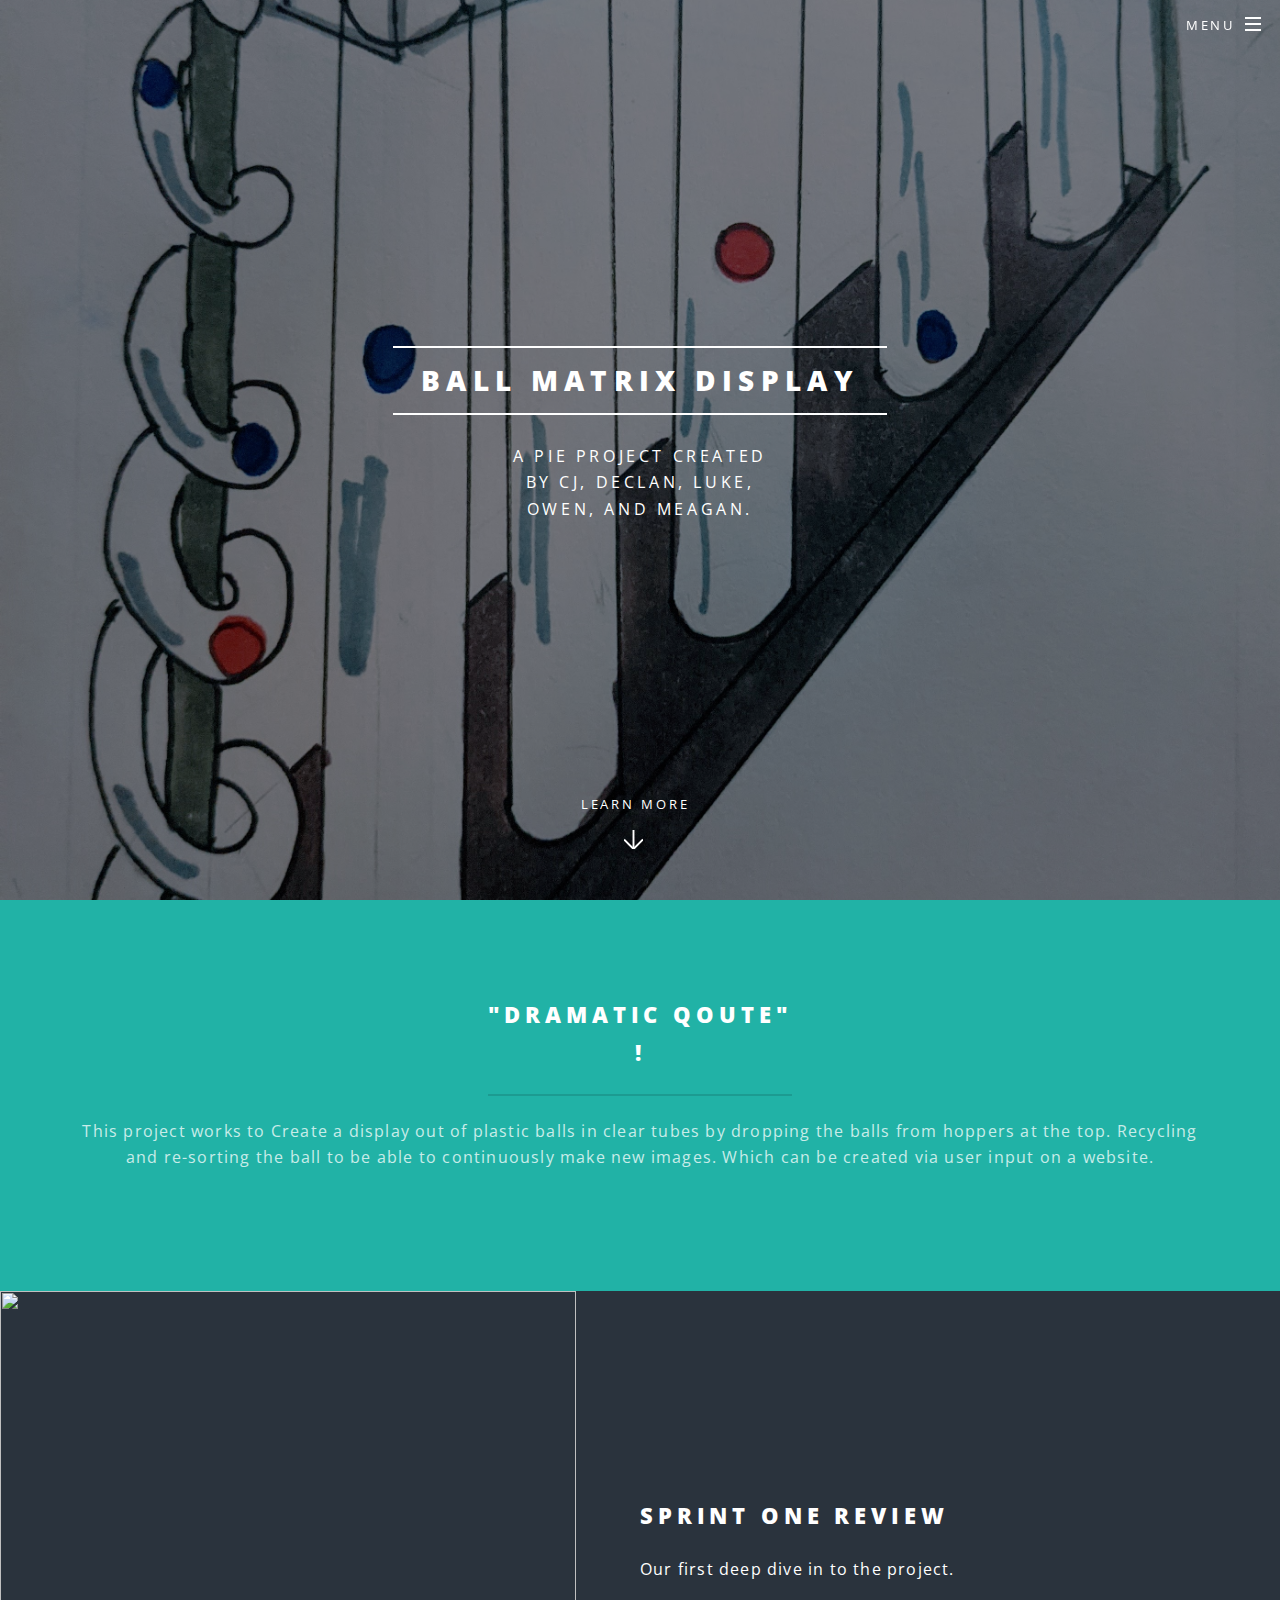
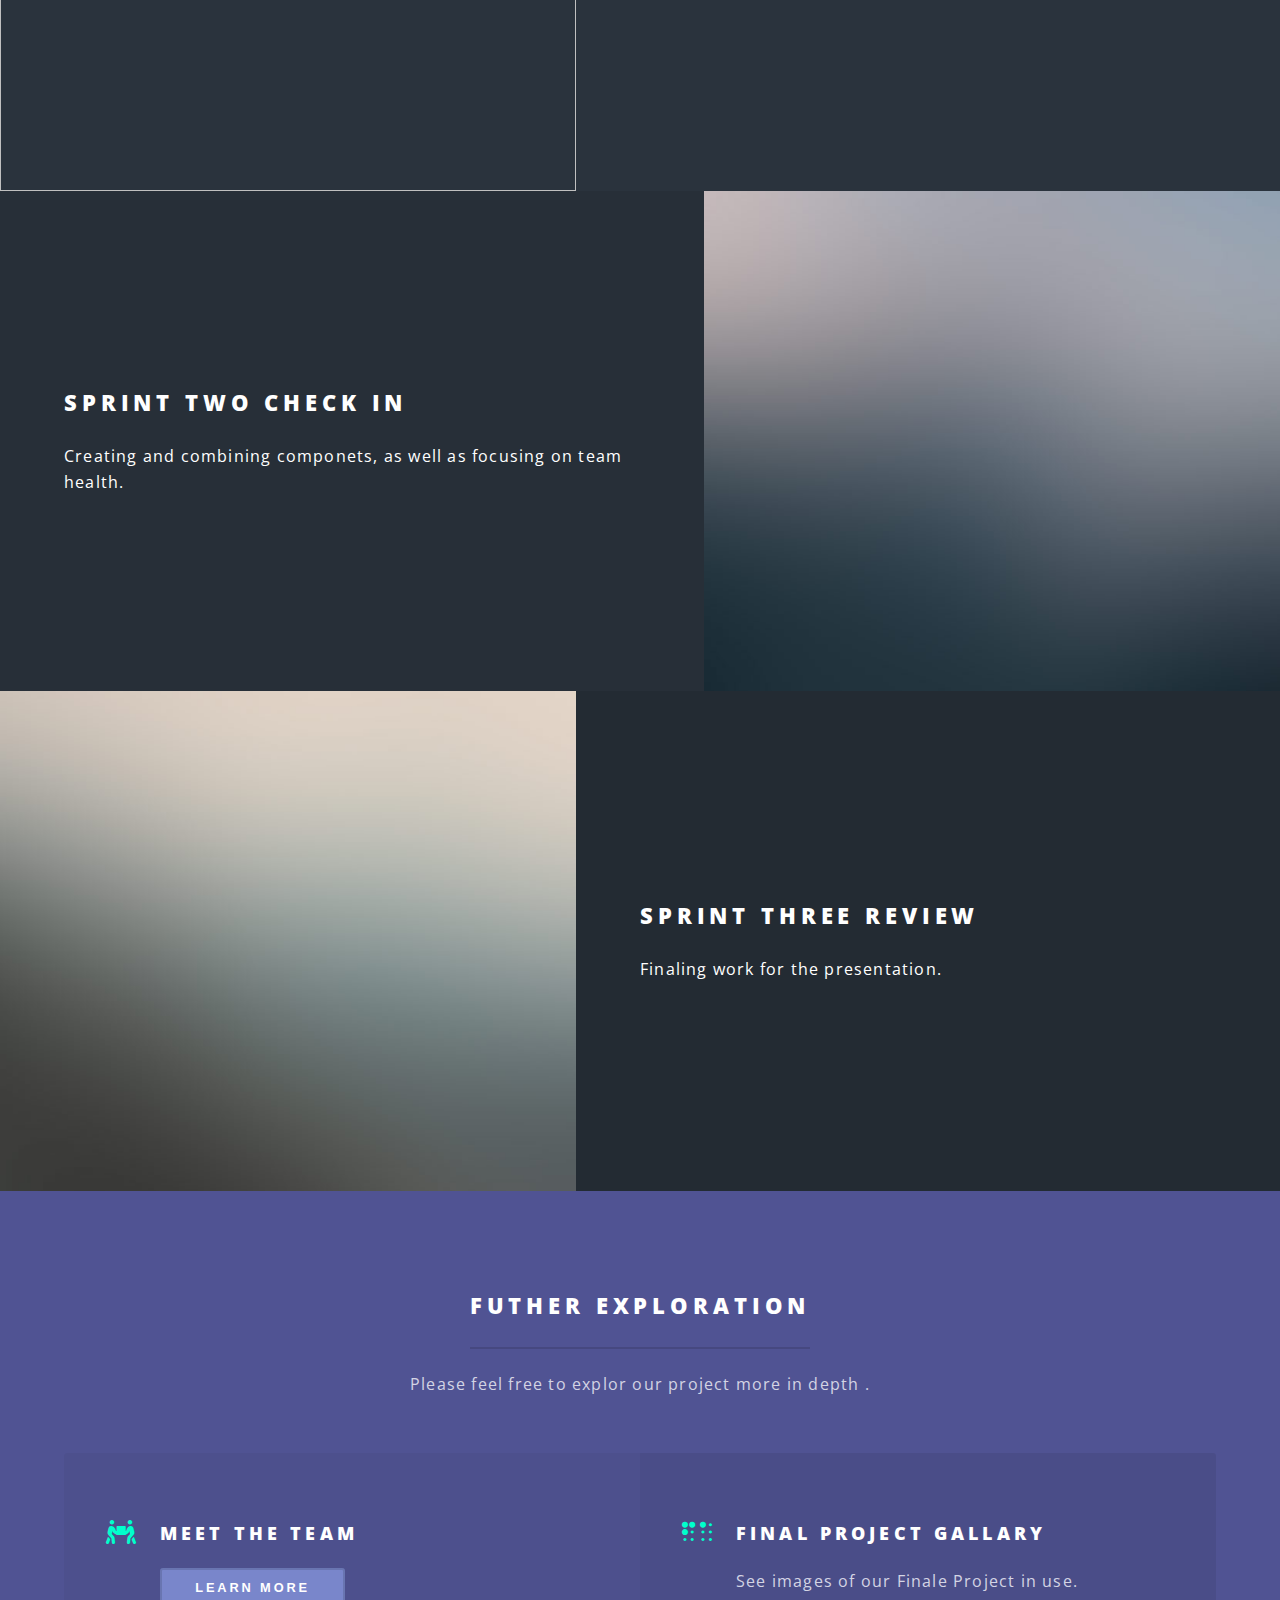
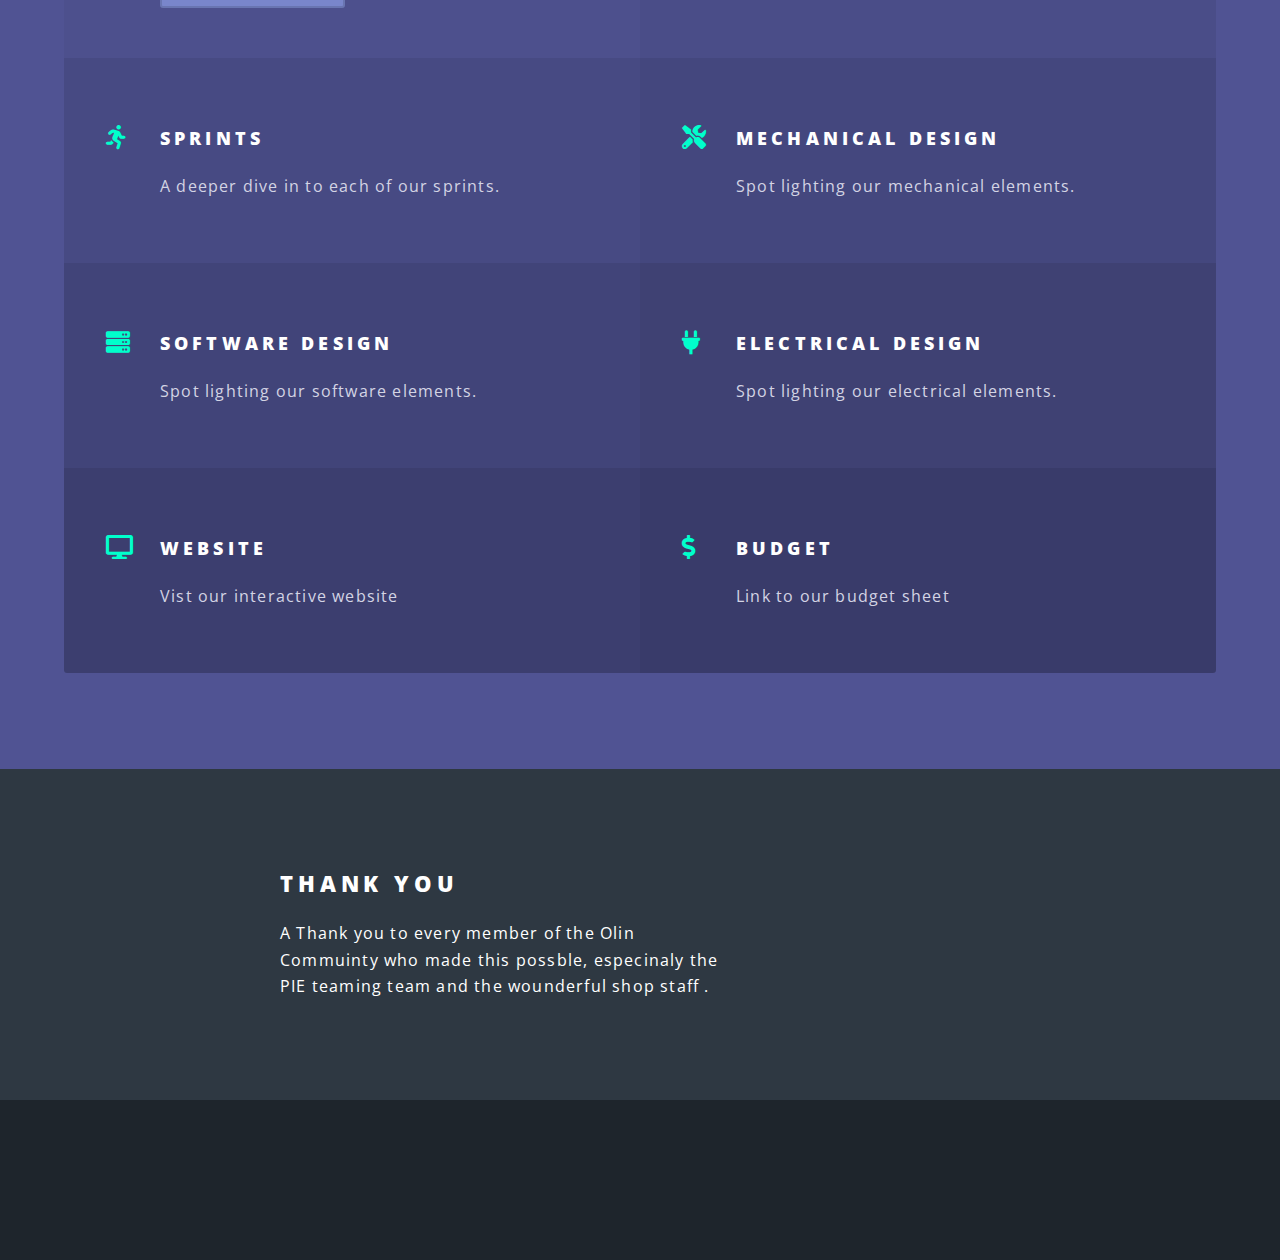
==== Finale Website/index.html @ 20aceade "added finale website" ====
<!DOCTYPE HTML>
<!--
	Spectral by HTML5 UP
	html5up.net | @ajlkn
	Free for personal and commercial use under the CCA 3.0 license (html5up.net/license)
-->
<html>
	<head>
		<title>Spectral by HTML5 UP</title>
		<meta charset="utf-8" />
		<meta name="viewport" content="width=device-width, initial-scale=1, user-scalable=no" />
		<link rel="stylesheet" href="assets/css/main.css" />
		<noscript><link rel="stylesheet" href="assets/css/noscript.css" /></noscript>
	</head>
	<body class="landing is-preload">

		<!-- Page Wrapper -->
			<div id="page-wrapper">

				<!-- Header -->
					<header id="header" class="alt">
						<h1><a href="index.html">Ball Matrix Display</a></h1>
						<nav id="nav">
							<ul>
								<li class="special">
									<a href="#menu" class="menuToggle"><span>Menu</span></a>
									<div id="menu">
										<ul>
											<li><a href="index.html">Home</a></li>
											<li><a href="generic.html">Generic</a></li>
											<li><a href="elements.html">Elements</a></li>
											<li><a href="#">Sign Up</a></li>
											<li><a href="#">Log In</a></li>
										</ul>
									</div>
								</li>
							</ul>
						</nav>
					</header>

				<!-- Banner -->
					<section id="banner">
						<div class="inner">
							<h2>Ball Matrix Display</h2>
							<p>A PIE Project Created<br />
							by CJ, Declan, Luke,<br />
							Owen, and Meagan.</p>
							<!-- ––<ul class="actions special">
								<li><a href="#" class="button primary">Activate</a></li>
							</ul> -->
						</div>
						<a href="#one" class="more scrolly">Learn More</a>
					</section>

				<!-- One -->
					<section id="one" class="wrapper style1 special">
						<div class="inner">
							<header class="major">
								<h2>"Dramatic Qoute"<br />
								!</h2>
								<p>This project works to Create a display out of plastic balls in clear tubes by dropping the balls from hoppers at the top. 
									Recycling and re-sorting the ball to be able to continuously make new images. Which can be created via user input on a website.</p>
							</header>
						<!--	<ul class="icons major">
								<li><span class="icon fa-gem major style1"><span class="label">Lorem</span></span></li>
								<li><span class="icon fa-heart major style2"><span class="label">Ipsum</span></span></li>
								<li><span class="icon solid fa-code major style3"><span class="label">Dolor</span></span></li>
							</ul> -->
						</div>
					</section>

				<!-- Two -->
					<section id="two" class="wrapper alt style2">
						<section class="spotlight">
							<div class="image"><img src="images/sprintoneimg.jpg" alt=""  width = "100" height = "500"/></div><div class="content">
								<h2>Sprint One Review</h2>
								<p>Our first deep dive in to the project.</p>
							</div>
						</section>
						<section class="spotlight">
							<div class="image"><img src="images/pic02.jpg" alt=""  width = "100" height = "500" /></div><div class="content">
								<h2>Sprint Two Check In</h2>
								<p>Creating and combining componets, as well as focusing on team health.</p>
							</div>
						</section>
						<section class="spotlight">
							<div class="image"><img src="images/pic03.jpg" alt="" width = "100" height = "500"/></div><div class="content">
								<h2>Sprint Three Review</h2>
								<p>Finaling work for the presentation.</p>
							</div>
						</section>
					</section>

				<!-- Three -->
					<section id="three" class="wrapper style3 special">
						<div class="inner">
							<header class="major">
								<h2>Futher Exploration</h2>
								<p>Please feel free to explor our project more in depth .</p>
							</header>
							<ul class="features">
								 <li class="icon solid fa-people-carry"> 
									<h3>Meet the Team</h3>
									<a href="teambio.html"><button class=" bg-2">Learn More</button></a>
									<!--p>Team bios and goals.</p>-->
								</li>
								<li class="icon solid fa-braille">
									<h3>Final Project Gallary</h3>
									<p>See images of our Finale Project in use.</p>
								</li>
								<li class="icon solid fa-running">
									<h3>Sprints</h3>
									<p>A deeper dive in to each of our sprints.</p>
								</li>
								<li class="icon solid fa-tools">
									<h3>Mechanical Design</h3>
									<p>Spot lighting our mechanical elements.</p>
								</li>
								<li class="icon solid fa-server"> 
									<h3>Software Design</h3>
									<p>Spot lighting our software elements.</p>
								</li>
								<li class="icon solid fa-plug">
									<h3>Electrical Design</h3>
									<p>Spot lighting our electrical elements.</p>
								</li>
								<li class="icon solid fa-desktop">
									<h3>website</h3>
									<p>Vist our interactive website</p>
								</li>
								<li class="icon solid fa-dollar-sign">
									<h3>Budget</h3>
									<p>Link to our budget sheet</p>
								</li>
							</ul>
						</div>
					</section>

				<!-- CTA -->
					<section id="cta" class="wrapper style4">
						<div class="inner">
							<header>
								<h2>Thank you</h2>
								<p>A Thank you to every member of the Olin Commuinty who made this possble, especinaly the PIE teaming team and the wounderful shop staff .</p>
							</header>
							<!--ul class="actions stacked">
								<li><a href="#" class="button fit primary">Activate</a></li>
								<li><a href="#" class="button fit">Learn More</a></li>
							</ul>-->
						</div>
					</section>

				<!-- Footer -->
					<footer id="footer">
						<!--ul class="icons">
							<li><a href="#" class="icon brands fa-twitter"><span class="label">Twitter</span></a></li>
							<li><a href="#" class="icon brands fa-facebook-f"><span class="label">Facebook</span></a></li>
							<li><a href="#" class="icon brands fa-instagram"><span class="label">Instagram</span></a></li>
							<li><a href="#" class="icon brands fa-dribbble"><span class="label">Dribbble</span></a></li>
							<li><a href="#" class="icon solid fa-envelope"><span class="label">Email</span></a></li>
						</ul> -->
						<!--<ul class="copyright">
							<li>&copy; Untitled</li><li>Design: <a href="http://html5up.net">HTML5 UP</a></li>
						</ul>-->
					</footer>

			</div>

		<!-- Scripts -->
			<script src="assets/js/jquery.min.js"></script>
			<script src="assets/js/jquery.scrollex.min.js"></script>
			<script src="assets/js/jquery.scrolly.min.js"></script>
			<script src="assets/js/browser.min.js"></script>
			<script src="assets/js/breakpoints.min.js"></script>
			<script src="assets/js/util.js"></script>
			<script src="assets/js/main.js"></script>

	</body>
</html>
---- Finale Website/assets/css/main.css ----
@import url(fontawesome-all.min.css);
@import url("https://fonts.googleapis.com/css?family=Open+Sans:400,400italic,600,600italic,800,800italic");

/*
	Spectral by HTML5 UP
	html5up.net | @ajlkn
	Free for personal and commercial use under the CCA 3.0 license (html5up.net/license)
*/

html, body, div, span, applet, object,
iframe, h1, h2, h3, h4, h5, h6, p, blockquote,
pre, a, abbr, acronym, address, big, cite,
code, del, dfn, em, img, ins, kbd, q, s, samp,
small, strike, strong, sub, sup, tt, var, b,
u, i, center, dl, dt, dd, ol, ul, li, fieldset,
form, label, legend, table, caption, tbody,
tfoot, thead, tr, th, td, article, aside,
canvas, details, embed, figure, figcaption,
footer, header, hgroup, menu, nav, output, ruby,
section, summary, time, mark, audio, video {
	margin: 0;
	padding: 0;
	border: 0;
	font-size: 100%;
	font: inherit;
	vertical-align: baseline;}

article, aside, details, figcaption, figure,
footer, header, hgroup, menu, nav, section {
	display: block;}

.button--winona {
		overflow: hidden;
		padding: 0;
		-webkit-transition: border-color 0.3s, background-color 0.3s;
		transition: border-color 0.3s, background-color 0.3s;
		-webkit-transition-timing-function: cubic-bezier(0.2, 1, 0.3, 1);
		transition-timing-function: cubic-bezier(0.2, 1, 0.3, 1);
}
.button--winona::after {
		content: attr(data-text);
		position: absolute;
		width: 100%;
		height: 100%;
		top: 0;
		left: 0;
		opacity: 0;
		color: #3f51b5;
		-webkit-transform: translate3d(0, 25%, 0);
		transform: translate3d(0, 25%, 0);
}
.button--winona > span {
		display: block;
}
.button--winona.button--inverted {
		color: #7986cb;
}
.button--winona.button--inverted:after {
		color: #fff;
}
.button--winona::after,
.button--winona > span {
		padding: 1em 2em;
		-webkit-transition: -webkit-transform 0.3s, opacity 0.3s;
		transition: transform 0.3s, opacity 0.3s;
		-webkit-transition-timing-function: cubic-bezier(0.2, 1, 0.3, 1);
		transition-timing-function: cubic-bezier(0.2, 1, 0.3, 1);
}
.button--winona:hover {
		border-color: #3f51b5;
		background-color: rgba(63, 81, 181, 0.1);
}
.button--winona.button--inverted:hover {
		border-color: #21333C;
		background-color: #21333C;
}
.button--winona:hover::after {
		opacity: 1;
		-webkit-transform: translate3d(0, 0, 0);
		transform: translate3d(0, 0, 0);
}
.button--winona:hover > span {
		opacity: 0;
		-webkit-transform: translate3d(0, -25%, 0);
		transform: translate3d(0, -25%, 0);
}
.bg-2 {
		background: #7986cb;
		color: #ECEFF1;
	}
body {
	line-height: 1;
}

ol, ul {
	list-style: none;
}

blockquote, q {
	quotes: none;
}

	blockquote:before, blockquote:after, q:before, q:after {
		content: '';
		content: none;
	}

table {
	border-collapse: collapse;
	border-spacing: 0;
}

body {
	-webkit-text-size-adjust: none;
}

mark {
	background-color: transparent;
	color: inherit;
}

input::-moz-focus-inner {
	border: 0;
	padding: 0;
}

input, select, textarea {
	-moz-appearance: none;
	-webkit-appearance: none;
	-ms-appearance: none;
	appearance: none;
}

/* Basic */

	@-ms-viewport {
		width: device-width;
	}

	html {
		box-sizing: border-box;
	}

	*, *:before, *:after {
		box-sizing: inherit;
	}

	body {
		background: #2e3842;
	}

		body.is-preload *, body.is-preload *:before, body.is-preload *:after {
			-moz-animation: none !important;
			-webkit-animation: none !important;
			-ms-animation: none !important;
			animation: none !important;
			-moz-transition: none !important;
			-webkit-transition: none !important;
			-ms-transition: none !important;
			transition: none !important;
		}

	body, input, select, textarea {
		color: #fff;
		font-family: "Open Sans", Helvetica, sans-serif;
		font-size: 15pt;
		font-weight: 400;
		letter-spacing: 0.075em;
		line-height: 1.65em;
	}

		@media screen and (max-width: 1680px) {

			body, input, select, textarea {
				font-size: 13pt;
			}

		}

		@media screen and (max-width: 1280px) {

			body, input, select, textarea {
				font-size: 12pt;
			}

		}

		@media screen and (max-width: 736px) {

			body, input, select, textarea {
				font-size: 11pt;
				letter-spacing: 0.0375em;
			}

		}

	a {
		-moz-transition: color 0.2s ease, border-bottom-color 0.2s ease;
		-webkit-transition: color 0.2s ease, border-bottom-color 0.2s ease;
		-ms-transition: color 0.2s ease, border-bottom-color 0.2s ease;
		transition: color 0.2s ease, border-bottom-color 0.2s ease;
		border-bottom: dotted 1px;
		color: inherit;
		text-decoration: none;
	}

		a:hover {
			border-bottom-color: transparent;
		}

	strong, b {
		color: #fff;
		font-weight: 600;
	}

	em, i {
		font-style: italic;
	}

	p {
		margin: 0 0 2em 0;
	}

	h1, h2, h3, h4, h5, h6 {
		color: #fff;
		font-weight: 800;
		letter-spacing: 0.225em;
		line-height: 1em;
		margin: 0 0 1em 0;
		text-transform: uppercase;
	}

		h1 a, h2 a, h3 a, h4 a, h5 a, h6 a {
			color: inherit;
			text-decoration: none;
		}

	h2 {
		font-size: 1.35em;
		line-height: 1.75em;
	}

		@media screen and (max-width: 736px) {

			h2 {
				font-size: 1.1em;
				line-height: 1.65em;
			}

		}

	h3 {
		font-size: 1.15em;
		line-height: 1.75em;
	}

		@media screen and (max-width: 736px) {

			h3 {
				font-size: 1em;
				line-height: 1.65em;
			}

		}

	h4 {
		font-size: 1em;
		line-height: 1.5em;
	}

	h5 {
		font-size: 0.8em;
		line-height: 1.5em;
	}

	h6 {
		font-size: 0.7em;
		line-height: 1.5em;
	}

	sub {
		font-size: 0.8em;
		position: relative;
		top: 0.5em;
	}

	sup {
		font-size: 0.8em;
		position: relative;
		top: -0.5em;
	}

	hr {
		border: 0;
		border-bottom: solid 2px #fff;
		margin: 3em 0;
	}

		hr.major {
			margin: 4.5em 0;
		}

	blockquote {
		border-left: solid 4px #fff;
		font-style: italic;
		margin: 0 0 2em 0;
		padding: 0.5em 0 0.5em 2em;
	}

	code {
		background: rgba(144, 144, 144, 0.25);
		border-radius: 3px;
		font-family: "Courier New", monospace;
		font-size: 0.9em;
		letter-spacing: 0;
		margin: 0 0.25em;
		padding: 0.25em 0.65em;
	}

	pre {
		-webkit-overflow-scrolling: touch;
		font-family: "Courier New", monospace;
		font-size: 0.9em;
		margin: 0 0 2em 0;
	}

		pre code {
			display: block;
			line-height: 1.75em;
			padding: 1em 1.5em;
			overflow-x: auto;
		}

	.align-left {
		text-align: left;
	}

	.align-center {
		text-align: center;
	}

	.align-right {
		text-align: right;
	}

/* Row */

	.row {
		display: flex;
		flex-wrap: wrap;
		box-sizing: border-box;
		align-items: stretch;
	}

		.row > * {
			box-sizing: border-box;
		}

		.row.gtr-uniform > * > :last-child {
			margin-bottom: 0;
		}

		.row.aln-left {
			justify-content: flex-start;
		}

		.row.aln-center {
			justify-content: center;
		}

		.row.aln-right {
			justify-content: flex-end;
		}

		.row.aln-top {
			align-items: flex-start;
		}

		.row.aln-middle {
			align-items: center;
		}

		.row.aln-bottom {
			align-items: flex-end;
		}

		.row > .imp {
			order: -1;
		}

		.row > .col-1 {
			width: 8.33333%;
		}

		.row > .off-1 {
			margin-left: 8.33333%;
		}

		.row > .col-2 {
			width: 16.66667%;
		}

		.row > .off-2 {
			margin-left: 16.66667%;
		}

		.row > .col-3 {
			width: 25%;
		}

		.row > .off-3 {
			margin-left: 25%;
		}

		.row > .col-4 {
			width: 33.33333%;
		}

		.row > .off-4 {
			margin-left: 33.33333%;
		}

		.row > .col-5 {
			width: 41.66667%;
		}

		.row > .off-5 {
			margin-left: 41.66667%;
		}

		.row > .col-6 {
			width: 50%;
		}

		.row > .off-6 {
			margin-left: 50%;
		}

		.row > .col-7 {
			width: 58.33333%;
		}

		.row > .off-7 {
			margin-left: 58.33333%;
		}

		.row > .col-8 {
			width: 66.66667%;
		}

		.row > .off-8 {
			margin-left: 66.66667%;
		}

		.row > .col-9 {
			width: 75%;
		}

		.row > .off-9 {
			margin-left: 75%;
		}

		.row > .col-10 {
			width: 83.33333%;
		}

		.row > .off-10 {
			margin-left: 83.33333%;
		}

		.row > .col-11 {
			width: 91.66667%;
		}

		.row > .off-11 {
			margin-left: 91.66667%;
		}

		.row > .col-12 {
			width: 100%;
		}

		.row > .off-12 {
			margin-left: 100%;
		}

		.row.gtr-0 {
			margin-top: 0;
			margin-left: 0em;
		}

			.row.gtr-0 > * {
				padding: 0 0 0 0em;
			}

			.row.gtr-0.gtr-uniform {
				margin-top: 0em;
			}

				.row.gtr-0.gtr-uniform > * {
					padding-top: 0em;
				}

		.row.gtr-25 {
			margin-top: 0;
			margin-left: -0.375em;
		}

			.row.gtr-25 > * {
				padding: 0 0 0 0.375em;
			}

			.row.gtr-25.gtr-uniform {
				margin-top: -0.375em;
			}

				.row.gtr-25.gtr-uniform > * {
					padding-top: 0.375em;
				}

		.row.gtr-50 {
			margin-top: 0;
			margin-left: -0.75em;
		}

			.row.gtr-50 > * {
				padding: 0 0 0 0.75em;
			}

			.row.gtr-50.gtr-uniform {
				margin-top: -0.75em;
			}

				.row.gtr-50.gtr-uniform > * {
					padding-top: 0.75em;
				}

		.row {
			margin-top: 0;
			margin-left: -1.5em;
		}

			.row > * {
				padding: 0 0 0 1.5em;
			}

			.row.gtr-uniform {
				margin-top: -1.5em;
			}

				.row.gtr-uniform > * {
					padding-top: 1.5em;
				}

		.row.gtr-150 {
			margin-top: 0;
			margin-left: -2.25em;
		}

			.row.gtr-150 > * {
				padding: 0 0 0 2.25em;
			}

			.row.gtr-150.gtr-uniform {
				margin-top: -2.25em;
			}

				.row.gtr-150.gtr-uniform > * {
					padding-top: 2.25em;
				}

		.row.gtr-200 {
			margin-top: 0;
			margin-left: -3em;
		}

			.row.gtr-200 > * {
				padding: 0 0 0 3em;
			}

			.row.gtr-200.gtr-uniform {
				margin-top: -3em;
			}

				.row.gtr-200.gtr-uniform > * {
					padding-top: 3em;
				}

		@media screen and (max-width: 1680px) {

			.row {
				display: flex;
				flex-wrap: wrap;
				box-sizing: border-box;
				align-items: stretch;
			}

				.row > * {
					box-sizing: border-box;
				}

				.row.gtr-uniform > * > :last-child {
					margin-bottom: 0;
				}

				.row.aln-left {
					justify-content: flex-start;
				}

				.row.aln-center {
					justify-content: center;
				}

				.row.aln-right {
					justify-content: flex-end;
				}

				.row.aln-top {
					align-items: flex-start;
				}

				.row.aln-middle {
					align-items: center;
				}

				.row.aln-bottom {
					align-items: flex-end;
				}

				.row > .imp-xlarge {
					order: -1;
				}

				.row > .col-1-xlarge {
					width: 8.33333%;
				}

				.row > .off-1-xlarge {
					margin-left: 8.33333%;
				}

				.row > .col-2-xlarge {
					width: 16.66667%;
				}

				.row > .off-2-xlarge {
					margin-left: 16.66667%;
				}

				.row > .col-3-xlarge {
					width: 25%;
				}

				.row > .off-3-xlarge {
					margin-left: 25%;
				}

				.row > .col-4-xlarge {
					width: 33.33333%;
				}

				.row > .off-4-xlarge {
					margin-left: 33.33333%;
				}

				.row > .col-5-xlarge {
					width: 41.66667%;
				}

				.row > .off-5-xlarge {
					margin-left: 41.66667%;
				}

				.row > .col-6-xlarge {
					width: 50%;
				}

				.row > .off-6-xlarge {
					margin-left: 50%;
				}

				.row > .col-7-xlarge {
					width: 58.33333%;
				}

				.row > .off-7-xlarge {
					margin-left: 58.33333%;
				}

				.row > .col-8-xlarge {
					width: 66.66667%;
				}

				.row > .off-8-xlarge {
					margin-left: 66.66667%;
				}

				.row > .col-9-xlarge {
					width: 75%;
				}

				.row > .off-9-xlarge {
					margin-left: 75%;
				}

				.row > .col-10-xlarge {
					width: 83.33333%;
				}

				.row > .off-10-xlarge {
					margin-left: 83.33333%;
				}

				.row > .col-11-xlarge {
					width: 91.66667%;
				}

				.row > .off-11-xlarge {
					margin-left: 91.66667%;
				}

				.row > .col-12-xlarge {
					width: 100%;
				}

				.row > .off-12-xlarge {
					margin-left: 100%;
				}

				.row.gtr-0 {
					margin-top: 0;
					margin-left: 0em;
				}

					.row.gtr-0 > * {
						padding: 0 0 0 0em;
					}

					.row.gtr-0.gtr-uniform {
						margin-top: 0em;
					}

						.row.gtr-0.gtr-uniform > * {
							padding-top: 0em;
						}

				.row.gtr-25 {
					margin-top: 0;
					margin-left: -0.375em;
				}

					.row.gtr-25 > * {
						padding: 0 0 0 0.375em;
					}

					.row.gtr-25.gtr-uniform {
						margin-top: -0.375em;
					}

						.row.gtr-25.gtr-uniform > * {
							padding-top: 0.375em;
						}

				.row.gtr-50 {
					margin-top: 0;
					margin-left: -0.75em;
				}

					.row.gtr-50 > * {
						padding: 0 0 0 0.75em;
					}

					.row.gtr-50.gtr-uniform {
						margin-top: -0.75em;
					}

						.row.gtr-50.gtr-uniform > * {
							padding-top: 0.75em;
						}

				.row {
					margin-top: 0;
					margin-left: -1.5em;
				}

					.row > * {
						padding: 0 0 0 1.5em;
					}

					.row.gtr-uniform {
						margin-top: -1.5em;
					}

						.row.gtr-uniform > * {
							padding-top: 1.5em;
						}

				.row.gtr-150 {
					margin-top: 0;
					margin-left: -2.25em;
				}

					.row.gtr-150 > * {
						padding: 0 0 0 2.25em;
					}

					.row.gtr-150.gtr-uniform {
						margin-top: -2.25em;
					}

						.row.gtr-150.gtr-uniform > * {
							padding-top: 2.25em;
						}

				.row.gtr-200 {
					margin-top: 0;
					margin-left: -3em;
				}

					.row.gtr-200 > * {
						padding: 0 0 0 3em;
					}

					.row.gtr-200.gtr-uniform {
						margin-top: -3em;
					}

						.row.gtr-200.gtr-uniform > * {
							padding-top: 3em;
						}

		}

		@media screen and (max-width: 1280px) {

			.row {
				display: flex;
				flex-wrap: wrap;
				box-sizing: border-box;
				align-items: stretch;
			}

				.row > * {
					box-sizing: border-box;
				}

				.row.gtr-uniform > * > :last-child {
					margin-bottom: 0;
				}

				.row.aln-left {
					justify-content: flex-start;
				}

				.row.aln-center {
					justify-content: center;
				}

				.row.aln-right {
					justify-content: flex-end;
				}

				.row.aln-top {
					align-items: flex-start;
				}

				.row.aln-middle {
					align-items: center;
				}

				.row.aln-bottom {
					align-items: flex-end;
				}

				.row > .imp-large {
					order: -1;
				}

				.row > .col-1-large {
					width: 8.33333%;
				}

				.row > .off-1-large {
					margin-left: 8.33333%;
				}

				.row > .col-2-large {
					width: 16.66667%;
				}

				.row > .off-2-large {
					margin-left: 16.66667%;
				}

				.row > .col-3-large {
					width: 25%;
				}

				.row > .off-3-large {
					margin-left: 25%;
				}

				.row > .col-4-large {
					width: 33.33333%;
				}

				.row > .off-4-large {
					margin-left: 33.33333%;
				}

				.row > .col-5-large {
					width: 41.66667%;
				}

				.row > .off-5-large {
					margin-left: 41.66667%;
				}

				.row > .col-6-large {
					width: 50%;
				}

				.row > .off-6-large {
					margin-left: 50%;
				}

				.row > .col-7-large {
					width: 58.33333%;
				}

				.row > .off-7-large {
					margin-left: 58.33333%;
				}

				.row > .col-8-large {
					width: 66.66667%;
				}

				.row > .off-8-large {
					margin-left: 66.66667%;
				}

				.row > .col-9-large {
					width: 75%;
				}

				.row > .off-9-large {
					margin-left: 75%;
				}

				.row > .col-10-large {
					width: 83.33333%;
				}

				.row > .off-10-large {
					margin-left: 83.33333%;
				}

				.row > .col-11-large {
					width: 91.66667%;
				}

				.row > .off-11-large {
					margin-left: 91.66667%;
				}

				.row > .col-12-large {
					width: 100%;
				}

				.row > .off-12-large {
					margin-left: 100%;
				}

				.row.gtr-0 {
					margin-top: 0;
					margin-left: 0em;
				}

					.row.gtr-0 > * {
						padding: 0 0 0 0em;
					}

					.row.gtr-0.gtr-uniform {
						margin-top: 0em;
					}

						.row.gtr-0.gtr-uniform > * {
							padding-top: 0em;
						}

				.row.gtr-25 {
					margin-top: 0;
					margin-left: -0.375em;
				}

					.row.gtr-25 > * {
						padding: 0 0 0 0.375em;
					}

					.row.gtr-25.gtr-uniform {
						margin-top: -0.375em;
					}

						.row.gtr-25.gtr-uniform > * {
							padding-top: 0.375em;
						}

				.row.gtr-50 {
					margin-top: 0;
					margin-left: -0.75em;
				}

					.row.gtr-50 > * {
						padding: 0 0 0 0.75em;
					}

					.row.gtr-50.gtr-uniform {
						margin-top: -0.75em;
					}

						.row.gtr-50.gtr-uniform > * {
							padding-top: 0.75em;
						}

				.row {
					margin-top: 0;
					margin-left: -1.5em;
				}

					.row > * {
						padding: 0 0 0 1.5em;
					}

					.row.gtr-uniform {
						margin-top: -1.5em;
					}

						.row.gtr-uniform > * {
							padding-top: 1.5em;
						}

				.row.gtr-150 {
					margin-top: 0;
					margin-left: -2.25em;
				}

					.row.gtr-150 > * {
						padding: 0 0 0 2.25em;
					}

					.row.gtr-150.gtr-uniform {
						margin-top: -2.25em;
					}

						.row.gtr-150.gtr-uniform > * {
							padding-top: 2.25em;
						}

				.row.gtr-200 {
					margin-top: 0;
					margin-left: -3em;
				}

					.row.gtr-200 > * {
						padding: 0 0 0 3em;
					}

					.row.gtr-200.gtr-uniform {
						margin-top: -3em;
					}

						.row.gtr-200.gtr-uniform > * {
							padding-top: 3em;
						}

		}

		@media screen and (max-width: 980px) {

			.row {
				display: flex;
				flex-wrap: wrap;
				box-sizing: border-box;
				align-items: stretch;
			}

				.row > * {
					box-sizing: border-box;
				}

				.row.gtr-uniform > * > :last-child {
					margin-bottom: 0;
				}

				.row.aln-left {
					justify-content: flex-start;
				}

				.row.aln-center {
					justify-content: center;
				}

				.row.aln-right {
					justify-content: flex-end;
				}

				.row.aln-top {
					align-items: flex-start;
				}

				.row.aln-middle {
					align-items: center;
				}

				.row.aln-bottom {
					align-items: flex-end;
				}

				.row > .imp-medium {
					order: -1;
				}

				.row > .col-1-medium {
					width: 8.33333%;
				}

				.row > .off-1-medium {
					margin-left: 8.33333%;
				}

				.row > .col-2-medium {
					width: 16.66667%;
				}

				.row > .off-2-medium {
					margin-left: 16.66667%;
				}

				.row > .col-3-medium {
					width: 25%;
				}

				.row > .off-3-medium {
					margin-left: 25%;
				}

				.row > .col-4-medium {
					width: 33.33333%;
				}

				.row > .off-4-medium {
					margin-left: 33.33333%;
				}

				.row > .col-5-medium {
					width: 41.66667%;
				}

				.row > .off-5-medium {
					margin-left: 41.66667%;
				}

				.row > .col-6-medium {
					width: 50%;
				}

				.row > .off-6-medium {
					margin-left: 50%;
				}

				.row > .col-7-medium {
					width: 58.33333%;
				}

				.row > .off-7-medium {
					margin-left: 58.33333%;
				}

				.row > .col-8-medium {
					width: 66.66667%;
				}

				.row > .off-8-medium {
					margin-left: 66.66667%;
				}

				.row > .col-9-medium {
					width: 75%;
				}

				.row > .off-9-medium {
					margin-left: 75%;
				}

				.row > .col-10-medium {
					width: 83.33333%;
				}

				.row > .off-10-medium {
					margin-left: 83.33333%;
				}

				.row > .col-11-medium {
					width: 91.66667%;
				}

				.row > .off-11-medium {
					margin-left: 91.66667%;
				}

				.row > .col-12-medium {
					width: 100%;
				}

				.row > .off-12-medium {
					margin-left: 100%;
				}

				.row.gtr-0 {
					margin-top: 0;
					margin-left: 0em;
				}

					.row.gtr-0 > * {
						padding: 0 0 0 0em;
					}

					.row.gtr-0.gtr-uniform {
						margin-top: 0em;
					}

						.row.gtr-0.gtr-uniform > * {
							padding-top: 0em;
						}

				.row.gtr-25 {
					margin-top: 0;
					margin-left: -0.375em;
				}

					.row.gtr-25 > * {
						padding: 0 0 0 0.375em;
					}

					.row.gtr-25.gtr-uniform {
						margin-top: -0.375em;
					}

						.row.gtr-25.gtr-uniform > * {
							padding-top: 0.375em;
						}

				.row.gtr-50 {
					margin-top: 0;
					margin-left: -0.75em;
				}

					.row.gtr-50 > * {
						padding: 0 0 0 0.75em;
					}

					.row.gtr-50.gtr-uniform {
						margin-top: -0.75em;
					}

						.row.gtr-50.gtr-uniform > * {
							padding-top: 0.75em;
						}

				.row {
					margin-top: 0;
					margin-left: -1.5em;
				}

					.row > * {
						padding: 0 0 0 1.5em;
					}

					.row.gtr-uniform {
						margin-top: -1.5em;
					}

						.row.gtr-uniform > * {
							padding-top: 1.5em;
						}

				.row.gtr-150 {
					margin-top: 0;
					margin-left: -2.25em;
				}

					.row.gtr-150 > * {
						padding: 0 0 0 2.25em;
					}

					.row.gtr-150.gtr-uniform {
						margin-top: -2.25em;
					}

						.row.gtr-150.gtr-uniform > * {
							padding-top: 2.25em;
						}

				.row.gtr-200 {
					margin-top: 0;
					margin-left: -3em;
				}

					.row.gtr-200 > * {
						padding: 0 0 0 3em;
					}

					.row.gtr-200.gtr-uniform {
						margin-top: -3em;
					}

						.row.gtr-200.gtr-uniform > * {
							padding-top: 3em;
						}

		}

		@media screen and (max-width: 736px) {

			.row {
				display: flex;
				flex-wrap: wrap;
				box-sizing: border-box;
				align-items: stretch;
			}

				.row > * {
					box-sizing: border-box;
				}

				.row.gtr-uniform > * > :last-child {
					margin-bottom: 0;
				}

				.row.aln-left {
					justify-content: flex-start;
				}

				.row.aln-center {
					justify-content: center;
				}

				.row.aln-right {
					justify-content: flex-end;
				}

				.row.aln-top {
					align-items: flex-start;
				}

				.row.aln-middle {
					align-items: center;
				}

				.row.aln-bottom {
					align-items: flex-end;
				}

				.row > .imp-small {
					order: -1;
				}

				.row > .col-1-small {
					width: 8.33333%;
				}

				.row > .off-1-small {
					margin-left: 8.33333%;
				}

				.row > .col-2-small {
					width: 16.66667%;
				}

				.row > .off-2-small {
					margin-left: 16.66667%;
				}

				.row > .col-3-small {
					width: 25%;
				}

				.row > .off-3-small {
					margin-left: 25%;
				}

				.row > .col-4-small {
					width: 33.33333%;
				}

				.row > .off-4-small {
					margin-left: 33.33333%;
				}

				.row > .col-5-small {
					width: 41.66667%;
				}

				.row > .off-5-small {
					margin-left: 41.66667%;
				}

				.row > .col-6-small {
					width: 50%;
				}

				.row > .off-6-small {
					margin-left: 50%;
				}

				.row > .col-7-small {
					width: 58.33333%;
				}

				.row > .off-7-small {
					margin-left: 58.33333%;
				}

				.row > .col-8-small {
					width: 66.66667%;
				}

				.row > .off-8-small {
					margin-left: 66.66667%;
				}

				.row > .col-9-small {
					width: 75%;
				}

				.row > .off-9-small {
					margin-left: 75%;
				}

				.row > .col-10-small {
					width: 83.33333%;
				}

				.row > .off-10-small {
					margin-left: 83.33333%;
				}

				.row > .col-11-small {
					width: 91.66667%;
				}

				.row > .off-11-small {
					margin-left: 91.66667%;
				}

				.row > .col-12-small {
					width: 100%;
				}

				.row > .off-12-small {
					margin-left: 100%;
				}

				.row.gtr-0 {
					margin-top: 0;
					margin-left: 0em;
				}

					.row.gtr-0 > * {
						padding: 0 0 0 0em;
					}

					.row.gtr-0.gtr-uniform {
						margin-top: 0em;
					}

						.row.gtr-0.gtr-uniform > * {
							padding-top: 0em;
						}

				.row.gtr-25 {
					margin-top: 0;
					margin-left: -0.375em;
				}

					.row.gtr-25 > * {
						padding: 0 0 0 0.375em;
					}

					.row.gtr-25.gtr-uniform {
						margin-top: -0.375em;
					}

						.row.gtr-25.gtr-uniform > * {
							padding-top: 0.375em;
						}

				.row.gtr-50 {
					margin-top: 0;
					margin-left: -0.75em;
				}

					.row.gtr-50 > * {
						padding: 0 0 0 0.75em;
					}

					.row.gtr-50.gtr-uniform {
						margin-top: -0.75em;
					}

						.row.gtr-50.gtr-uniform > * {
							padding-top: 0.75em;
						}

				.row {
					margin-top: 0;
					margin-left: -1.5em;
				}

					.row > * {
						padding: 0 0 0 1.5em;
					}

					.row.gtr-uniform {
						margin-top: -1.5em;
					}

						.row.gtr-uniform > * {
							padding-top: 1.5em;
						}

				.row.gtr-150 {
					margin-top: 0;
					margin-left: -2.25em;
				}

					.row.gtr-150 > * {
						padding: 0 0 0 2.25em;
					}

					.row.gtr-150.gtr-uniform {
						margin-top: -2.25em;
					}

						.row.gtr-150.gtr-uniform > * {
							padding-top: 2.25em;
						}

				.row.gtr-200 {
					margin-top: 0;
					margin-left: -3em;
				}

					.row.gtr-200 > * {
						padding: 0 0 0 3em;
					}

					.row.gtr-200.gtr-uniform {
						margin-top: -3em;
					}

						.row.gtr-200.gtr-uniform > * {
							padding-top: 3em;
						}

		}

		@media screen and (max-width: 480px) {

			.row {
				display: flex;
				flex-wrap: wrap;
				box-sizing: border-box;
				align-items: stretch;
			}

				.row > * {
					box-sizing: border-box;
				}

				.row.gtr-uniform > * > :last-child {
					margin-bottom: 0;
				}

				.row.aln-left {
					justify-content: flex-start;
				}

				.row.aln-center {
					justify-content: center;
				}

				.row.aln-right {
					justify-content: flex-end;
				}

				.row.aln-top {
					align-items: flex-start;
				}

				.row.aln-middle {
					align-items: center;
				}

				.row.aln-bottom {
					align-items: flex-end;
				}

				.row > .imp-xsmall {
					order: -1;
				}

				.row > .col-1-xsmall {
					width: 8.33333%;
				}

				.row > .off-1-xsmall {
					margin-left: 8.33333%;
				}

				.row > .col-2-xsmall {
					width: 16.66667%;
				}

				.row > .off-2-xsmall {
					margin-left: 16.66667%;
				}

				.row > .col-3-xsmall {
					width: 25%;
				}

				.row > .off-3-xsmall {
					margin-left: 25%;
				}

				.row > .col-4-xsmall {
					width: 33.33333%;
				}

				.row > .off-4-xsmall {
					margin-left: 33.33333%;
				}

				.row > .col-5-xsmall {
					width: 41.66667%;
				}

				.row > .off-5-xsmall {
					margin-left: 41.66667%;
				}

				.row > .col-6-xsmall {
					width: 50%;
				}

				.row > .off-6-xsmall {
					margin-left: 50%;
				}

				.row > .col-7-xsmall {
					width: 58.33333%;
				}

				.row > .off-7-xsmall {
					margin-left: 58.33333%;
				}

				.row > .col-8-xsmall {
					width: 66.66667%;
				}

				.row > .off-8-xsmall {
					margin-left: 66.66667%;
				}

				.row > .col-9-xsmall {
					width: 75%;
				}

				.row > .off-9-xsmall {
					margin-left: 75%;
				}

				.row > .col-10-xsmall {
					width: 83.33333%;
				}

				.row > .off-10-xsmall {
					margin-left: 83.33333%;
				}

				.row > .col-11-xsmall {
					width: 91.66667%;
				}

				.row > .off-11-xsmall {
					margin-left: 91.66667%;
				}

				.row > .col-12-xsmall {
					width: 100%;
				}

				.row > .off-12-xsmall {
					margin-left: 100%;
				}

				.row.gtr-0 {
					margin-top: 0;
					margin-left: 0em;
				}

					.row.gtr-0 > * {
						padding: 0 0 0 0em;
					}

					.row.gtr-0.gtr-uniform {
						margin-top: 0em;
					}

						.row.gtr-0.gtr-uniform > * {
							padding-top: 0em;
						}

				.row.gtr-25 {
					margin-top: 0;
					margin-left: -0.375em;
				}

					.row.gtr-25 > * {
						padding: 0 0 0 0.375em;
					}

					.row.gtr-25.gtr-uniform {
						margin-top: -0.375em;
					}

						.row.gtr-25.gtr-uniform > * {
							padding-top: 0.375em;
						}

				.row.gtr-50 {
					margin-top: 0;
					margin-left: -0.75em;
				}

					.row.gtr-50 > * {
						padding: 0 0 0 0.75em;
					}

					.row.gtr-50.gtr-uniform {
						margin-top: -0.75em;
					}

						.row.gtr-50.gtr-uniform > * {
							padding-top: 0.75em;
						}

				.row {
					margin-top: 0;
					margin-left: -1.5em;
				}

					.row > * {
						padding: 0 0 0 1.5em;
					}

					.row.gtr-uniform {
						margin-top: -1.5em;
					}

						.row.gtr-uniform > * {
							padding-top: 1.5em;
						}

				.row.gtr-150 {
					margin-top: 0;
					margin-left: -2.25em;
				}

					.row.gtr-150 > * {
						padding: 0 0 0 2.25em;
					}

					.row.gtr-150.gtr-uniform {
						margin-top: -2.25em;
					}

						.row.gtr-150.gtr-uniform > * {
							padding-top: 2.25em;
						}

				.row.gtr-200 {
					margin-top: 0;
					margin-left: -3em;
				}

					.row.gtr-200 > * {
						padding: 0 0 0 3em;
					}

					.row.gtr-200.gtr-uniform {
						margin-top: -3em;
					}

						.row.gtr-200.gtr-uniform > * {
							padding-top: 3em;
						}

		}

/* Section/Article */

	section.special, article.special {
		text-align: center;
	}

	header p {
		color: rgba(255, 255, 255, 0.5);
		position: relative;
		top: -0.25em;
	}

	header h3 + p {
		font-size: 1.1em;
	}

	header h4 + p,
	header h5 + p,
	header h6 + p {
		font-size: 0.9em;
	}

	header.major {
		margin: 0 0 3.5em 0;
	}

		header.major h2, header.major h3, header.major h4, header.major h5, header.major h6 {
			border-bottom: solid 2px #fff;
			display: inline-block;
			padding-bottom: 1em;
			position: relative;
		}

			header.major h2:after, header.major h3:after, header.major h4:after, header.major h5:after, header.major h6:after {
				content: '';
				display: block;
				height: 1px;
			}

		header.major p {
			color: #fff;
			top: 0;
		}

		@media screen and (max-width: 736px) {

			header.major {
				margin: 0 0 2em 0;
			}

		}

	@media screen and (max-width: 980px) {

		header br {
			display: none;
		}

	}

/* Form */

	form {
		margin: 0 0 2em 0;
	}

	label {
		color: #fff;
		display: block;
		font-size: 0.9em;
		font-weight: 600;
		margin: 0 0 1em 0;
	}

	input[type="text"],
	input[type="password"],
	input[type="email"],
	select,
	textarea {
		-moz-appearance: none;
		-webkit-appearance: none;
		-ms-appearance: none;
		appearance: none;
		background-color: rgba(144, 144, 144, 0.25);
		border-radius: 3px;
		border: none;
		color: inherit;
		display: block;
		outline: 0;
		padding: 0 1em;
		text-decoration: none;
		width: 100%;
	}

		input[type="text"]:invalid,
		input[type="password"]:invalid,
		input[type="email"]:invalid,
		select:invalid,
		textarea:invalid {
			box-shadow: none;
		}

		input[type="text"]:focus,
		input[type="password"]:focus,
		input[type="email"]:focus,
		select:focus,
		textarea:focus {
			box-shadow: 0 0 0 2px #21b2a6;
		}

	select {
		background-size: 1.25em;
		background-repeat: no-repeat;
		background-position: calc(100% - 1em) center;
		height: 2.75em;
		padding-right: 2.75em;
		text-overflow: ellipsis;
	}

		select:focus::-ms-value {
			background-color: transparent;
		}

		select::-ms-expand {
			display: none;
		}

	input[type="text"],
	input[type="password"],
	input[type="email"],
	select {
		height: 2.75em;
	}

	textarea {
		padding: 0.75em 1em;
	}

	input[type="checkbox"],
	input[type="radio"] {
		-moz-appearance: none;
		-webkit-appearance: none;
		-ms-appearance: none;
		appearance: none;
		display: block;
		float: left;
		margin-right: -2em;
		opacity: 0;
		width: 1em;
		z-index: -1;
	}

		input[type="checkbox"] + label,
		input[type="radio"] + label {
			text-decoration: none;
			color: #fff;
			cursor: pointer;
			display: inline-block;
			font-size: 1em;
			font-weight: 400;
			padding-left: 2.4em;
			padding-right: 0.75em;
			position: relative;
		}

			input[type="checkbox"] + label:before,
			input[type="radio"] + label:before {
				-moz-osx-font-smoothing: grayscale;
				-webkit-font-smoothing: antialiased;
				display: inline-block;
				font-style: normal;
				font-variant: normal;
				text-rendering: auto;
				line-height: 1;
				text-transform: none !important;
				font-family: 'Font Awesome 5 Free';
				font-weight: 900;
			}

			input[type="checkbox"] + label:before,
			input[type="radio"] + label:before {
				background: rgba(144, 144, 144, 0.25);
				border-radius: 3px;
				content: '';
				display: inline-block;
				font-size: 0.8em;
				height: 2.0625em;
				left: 0;
				line-height: 2.0625em;
				position: absolute;
				text-align: center;
				top: 0;
				width: 2.0625em;
			}

		input[type="checkbox"]:checked + label:before,
		input[type="radio"]:checked + label:before {
			background: #2e3842;
			color: #fff;
			content: '\f00c';
		}

		input[type="checkbox"]:focus + label:before,
		input[type="radio"]:focus + label:before {
			box-shadow: 0 0 0 2px #21b2a6;
		}

	input[type="checkbox"] + label:before {
		border-radius: 3px;
	}

	input[type="radio"] + label:before {
		border-radius: 100%;
	}

	::-webkit-input-placeholder {
		color: rgba(255, 255, 255, 0.5) !important;
		opacity: 1.0;
	}

	:-moz-placeholder {
		color: rgba(255, 255, 255, 0.5) !important;
		opacity: 1.0;
	}

	::-moz-placeholder {
		color: rgba(255, 255, 255, 0.5) !important;
		opacity: 1.0;
	}

	:-ms-input-placeholder {
		color: rgba(255, 255, 255, 0.5) !important;
		opacity: 1.0;
	}

/* Box */

	.box {
		border-radius: 3px;
		border: solid 2px #fff;
		margin-bottom: 2em;
		padding: 1.5em;
	}

		.box > :last-child,
		.box > :last-child > :last-child,
		.box > :last-child > :last-child > :last-child {
			margin-bottom: 0;
		}

		.box.alt {
			border: 0;
			border-radius: 0;
			padding: 0;
		}

/* Icon */

	.icon {
		text-decoration: none;
		border-bottom: none;
		position: relative;
	}

		.icon:before {
			-moz-osx-font-smoothing: grayscale;
			-webkit-font-smoothing: antialiased;
			display: inline-block;
			font-style: normal;
			font-variant: normal;
			text-rendering: auto;
			line-height: 1;
			text-transform: none !important;
			font-family: 'Font Awesome 5 Free';
			font-weight: 400;
		}

		.icon > .label {
			display: none;
		}

		.icon:before {
			line-height: inherit;
		}

		.icon.solid:before {
			font-weight: 900;
		}

		.icon.brands:before {
			font-family: 'Font Awesome 5 Brands';
		}

		.icon.major {
			-moz-transform: rotate(-45deg);
			-webkit-transform: rotate(-45deg);
			-ms-transform: rotate(-45deg);
			transform: rotate(-45deg);
			border-radius: 3px;
			border: solid 2px #fff;
			display: inline-block;
			font-size: 1.35em;
			height: calc(3em + 2px);
			line-height: 3em;
			text-align: center;
			width: calc(3em + 2px);
		}

			.icon.major:before {
				-moz-transform: rotate(45deg);
				-webkit-transform: rotate(45deg);
				-ms-transform: rotate(45deg);
				transform: rotate(45deg);
				display: inline-block;
				font-size: 1.5em;
			}

			@media screen and (max-width: 736px) {

				.icon.major {
					font-size: 1em;
				}

			}

		.icon.style1 {
			color: #00ffcc;
		}

		.icon.style2 {
			color: #00f0ff;
		}

		.icon.style3 {
			color: #76ddff;
		}

/* Image */

	.image {
		border-radius: 3px;
		border: 0;
		display: inline-block;
		position: relative;
	}

		.image img {
			border-radius: 3px;
			display: block;
		}

		.image.left {
			float: left;
			margin: 0 2em 2em 0;
			top: 0.25em;
		}

		.image.right {
			float: right;
			margin: 0 0 2em 2em;
			top: 0.25em;
		}

		.image.left, .image.right {
			max-width: 40%;
		}

			.image.left img, .image.right img {
				width: 100%;
			}

		.image.fit {
			display: block;
			margin: 0 0 2em 0;
			width: 100%;
		}

			.image.fit img {
				width: 100%;
			}

/* List */

	ol {
		list-style: decimal;
		margin: 0 0 2em 0;
		padding-left: 1.25em;
	}

		ol li {
			padding-left: 0.25em;
		}

	ul {
		list-style: disc;
		margin: 0 0 2em 0;
		padding-left: 1em;
	}

		ul li {
			padding-left: 0.5em;
		}

		ul.alt {
			list-style: none;
			padding-left: 0;
		}

			ul.alt li {
				border-top: solid 1px #fff;
				padding: 0.5em 0;
			}

				ul.alt li:first-child {
					border-top: 0;
					padding-top: 0;
				}

	dl {
		margin: 0 0 2em 0;
	}

/* Actions */

	ul.actions {
		display: -moz-flex;
		display: -webkit-flex;
		display: -ms-flex;
		display: flex;
		cursor: default;
		list-style: none;
		margin-left: -1em;
		padding-left: 0;
	}

		ul.actions li {
			padding: 0 0 0 1em;
			vertical-align: middle;
		}

		ul.actions.special {
			-moz-justify-content: center;
			-webkit-justify-content: center;
			-ms-justify-content: center;
			justify-content: center;
			width: 100%;
			margin-left: 0;
		}

			ul.actions.special li:first-child {
				padding-left: 0;
			}

		ul.actions.stacked {
			-moz-flex-direction: column;
			-webkit-flex-direction: column;
			-ms-flex-direction: column;
			flex-direction: column;
			margin-left: 0;
		}

			ul.actions.stacked li {
				padding: 1em 0 0 0;
			}

				ul.actions.stacked li:first-child {
					padding-top: 0;
				}

		ul.actions.fit {
			width: calc(100% + 1em);
		}

			ul.actions.fit li {
				-moz-flex-grow: 1;
				-webkit-flex-grow: 1;
				-ms-flex-grow: 1;
				flex-grow: 1;
				-moz-flex-shrink: 1;
				-webkit-flex-shrink: 1;
				-ms-flex-shrink: 1;
				flex-shrink: 1;
				width: 100%;
			}

				ul.actions.fit li > * {
					width: 100%;
				}

			ul.actions.fit.stacked {
				width: 100%;
			}

		@media screen and (max-width: 480px) {

			ul.actions:not(.fixed) {
				-moz-flex-direction: column;
				-webkit-flex-direction: column;
				-ms-flex-direction: column;
				flex-direction: column;
				margin-left: 0;
				width: 100% !important;
			}

				ul.actions:not(.fixed) li {
					-moz-flex-grow: 1;
					-webkit-flex-grow: 1;
					-ms-flex-grow: 1;
					flex-grow: 1;
					-moz-flex-shrink: 1;
					-webkit-flex-shrink: 1;
					-ms-flex-shrink: 1;
					flex-shrink: 1;
					padding: 1em 0 0 0;
					text-align: center;
					width: 100%;
				}

					ul.actions:not(.fixed) li > * {
						width: 100%;
					}

					ul.actions:not(.fixed) li:first-child {
						padding-top: 0;
					}

					ul.actions:not(.fixed) li input[type="submit"],
					ul.actions:not(.fixed) li input[type="reset"],
					ul.actions:not(.fixed) li input[type="button"],
					ul.actions:not(.fixed) li button,
					ul.actions:not(.fixed) li .button {
						width: 100%;
					}

						ul.actions:not(.fixed) li input[type="submit"].icon:before,
						ul.actions:not(.fixed) li input[type="reset"].icon:before,
						ul.actions:not(.fixed) li input[type="button"].icon:before,
						ul.actions:not(.fixed) li button.icon:before,
						ul.actions:not(.fixed) li .button.icon:before {
							margin-left: -0.5em;
						}

		}

/* Icons */

	ul.icons {
		cursor: default;
		list-style: none;
		padding-left: 0;
	}

		ul.icons li {
			display: inline-block;
			padding: 0 1em 0 0;
		}

			ul.icons li:last-child {
				padding-right: 0 !important;
			}

		ul.icons.major {
			padding: 1em 0;
		}

			ul.icons.major li {
				padding-right: 3.5em;
			}

				@media screen and (max-width: 736px) {

					ul.icons.major li {
						padding: 0 1em !important;
					}

				}

/* Table */

	.table-wrapper {
		-webkit-overflow-scrolling: touch;
		overflow-x: auto;
	}

	table {
		margin: 0 0 2em 0;
		width: 100%;
	}

		table tbody tr {
			border: solid 1px #fff;
			border-left: 0;
			border-right: 0;
		}

			table tbody tr:nth-child(2n + 1) {
				background-color: rgba(144, 144, 144, 0.25);
			}

		table td {
			padding: 0.75em 0.75em;
		}

		table th {
			color: #fff;
			font-size: 0.9em;
			font-weight: 600;
			padding: 0 0.75em 0.75em 0.75em;
			text-align: left;
		}

		table thead {
			border-bottom: solid 2px #fff;
		}

		table tfoot {
			border-top: solid 2px #fff;
		}

		table.alt {
			border-collapse: separate;
		}

			table.alt tbody tr td {
				border: solid 1px #fff;
				border-left-width: 0;
				border-top-width: 0;
			}

				table.alt tbody tr td:first-child {
					border-left-width: 1px;
				}

			table.alt tbody tr:first-child td {
				border-top-width: 1px;
			}

			table.alt thead {
				border-bottom: 0;
			}

			table.alt tfoot {
				border-top: 0;
			}

/* Button */

	input[type="submit"],
	input[type="reset"],
	input[type="button"],
	button,
	.button {
		-moz-appearance: none;
		-webkit-appearance: none;
		-ms-appearance: none;
		appearance: none;
		-moz-transition: background-color 0.2s ease-in-out, color 0.2s ease-in-out;
		-webkit-transition: background-color 0.2s ease-in-out, color 0.2s ease-in-out;
		-ms-transition: background-color 0.2s ease-in-out, color 0.2s ease-in-out;
		transition: background-color 0.2s ease-in-out, color 0.2s ease-in-out;
		background-color: transparent;
		border-radius: 3px;
		border: 0;
		box-shadow: inset 0 0 0 2px #fff;
		color: #fff;
		cursor: pointer;
		display: inline-block;
		font-size: 0.8em;
		font-weight: 600;
		height: 3.125em;
		letter-spacing: 0.225em;
		line-height: 3.125em;
		max-width: 30em;
		padding: 0 2.75em;
		text-align: center;
		text-decoration: none;
		text-transform: uppercase;
		white-space: nowrap;
		overflow: hidden;
		text-overflow: ellipsis;
	}

		input[type="submit"]:hover,
		input[type="reset"]:hover,
		input[type="button"]:hover,
		button:hover,
		.button:hover {
			background-color: rgba(144, 144, 144, 0.25);
		}

		input[type="submit"]:active,
		input[type="reset"]:active,
		input[type="button"]:active,
		button:active,
		.button:active {
			background-color: rgba(144, 144, 144, 0.5);
		}

		input[type="submit"].icon:before,
		input[type="reset"].icon:before,
		input[type="button"].icon:before,
		button.icon:before,
		.button.icon:before {
			margin-right: 0.5em;
		}

		input[type="submit"].fit,
		input[type="reset"].fit,
		input[type="button"].fit,
		button.fit,
		.button.fit {
			width: 100%;
		}

		input[type="submit"].small,
		input[type="reset"].small,
		input[type="button"].small,
		button.small,
		.button.small {
			font-size: 0.8em;
		}

		input[type="submit"].large,
		input[type="reset"].large,
		input[type="button"].large,
		button.large,
		.button.large {
			font-size: 1.35em;
		}

		input[type="submit"].primary,
		input[type="reset"].primary,
		input[type="button"].primary,
		button.primary,
		.button.primary {
			background-color: #ed4933;
			box-shadow: none !important;
			color: #ffffff !important;
		}

			input[type="submit"].primary:hover,
			input[type="reset"].primary:hover,
			input[type="button"].primary:hover,
			button.primary:hover,
			.button.primary:hover {
				background-color: #ef5e4a !important;
			}

			input[type="submit"].primary:active,
			input[type="reset"].primary:active,
			input[type="button"].primary:active,
			button.primary:active,
			.button.primary:active {
				background-color: #eb341c !important;
			}

		input[type="submit"].disabled, input[type="submit"]:disabled,
		input[type="reset"].disabled,
		input[type="reset"]:disabled,
		input[type="button"].disabled,
		input[type="button"]:disabled,
		button.disabled,
		button:disabled,
		.button.disabled,
		.button:disabled {
			pointer-events: none;
			opacity: 0.25;
		}

		@media screen and (max-width: 736px) {

			input[type="submit"],
			input[type="reset"],
			input[type="button"],
			button,
			.button {
				height: 3.75em;
				line-height: 3.75em;
			}

		}

/* Features */

	.features {
		display: -moz-flex;
		display: -webkit-flex;
		display: -ms-flex;
		display: flex;
		-moz-flex-wrap: wrap;
		-webkit-flex-wrap: wrap;
		-ms-flex-wrap: wrap;
		flex-wrap: wrap;
		-moz-justify-content: center;
		-webkit-justify-content: center;
		-ms-justify-content: center;
		justify-content: center;
		list-style: none;
		padding: 0;
		width: 100%;
	}

		.features li {
			padding: 4em 4em 2em 6em ;
			display: block;
			position: relative;
			text-align: left;
			width: 50%;
		}

			.features li:nth-child(1) {
				background-color: rgba(0, 0, 0, 0.035);
			}

			.features li:nth-child(2) {
				background-color: rgba(0, 0, 0, 0.07);
			}

			.features li:nth-child(3) {
				background-color: rgba(0, 0, 0, 0.105);
			}

			.features li:nth-child(4) {
				background-color: rgba(0, 0, 0, 0.14);
			}

			.features li:nth-child(5) {
				background-color: rgba(0, 0, 0, 0.175);
			}

			.features li:nth-child(6) {
				background-color: rgba(0, 0, 0, 0.21);
			}

			.features li:nth-child(7) {
				background-color: rgba(0, 0, 0, 0.245);
			}

			.features li:nth-child(8) {
				background-color: rgba(0, 0, 0, 0.28);
			}

			.features li:nth-child(9) {
				background-color: rgba(0, 0, 0, 0.315);
			}

			.features li:nth-child(10) {
				background-color: rgba(0, 0, 0, 0.35);
			}

			.features li:before {
				display: block;
				color: #00ffcc;
				position: absolute;
				left: 1.75em;
				top: 2.75em;
				font-size: 1.5em;
			}

			.features li:nth-child(1) {
				border-top-left-radius: 3px;
			}

			.features li:nth-child(2) {
				border-top-right-radius: 3px;
			}

			.features li:nth-last-child(1) {
				border-bottom-right-radius: 3px;
			}

			.features li:nth-last-child(2) {
				border-bottom-left-radius: 3px;
			}

			@media screen and (max-width: 980px) {

				.features li {
					padding: 3em 2em 1em 2em ;
					text-align: center;
				}

					.features li:before {
						left: 0;
						margin: 0 0 1em 0;
						position: relative;
						top: 0;
					}

			}

			@media screen and (max-width: 736px) {

				.features li {
					padding: 3em 0 1em 0 ;
					background-color: transparent !important;
					border-top: solid 2px #fff;
					width: 100%;
				}

					.features li:first-child {
						border-top: 0;
					}

			}

/* Spotlight */

	.spotlight {
		-moz-align-items: center;
		-webkit-align-items: center;
		-ms-align-items: center;
		align-items: center;
		display: -moz-flex;
		display: -webkit-flex;
		display: -ms-flex;
		display: flex;
	}

		.spotlight .image {
			-moz-order: 1;
			-webkit-order: 1;
			-ms-order: 1;
			order: 1;
			border-radius: 0;
			width: 40%;
		}

			.spotlight .image img {
				border-radius: 0;
				width: 100%;
			}

		.spotlight .content {
			padding: 2em 4em 0.1em 4em ;
			-moz-order: 2;
			-webkit-order: 2;
			-ms-order: 2;
			order: 2;
			max-width: 48em;
			width: 60%;
		}

		.spotlight:nth-child(2n) {
			-moz-flex-direction: row-reverse;
			-webkit-flex-direction: row-reverse;
			-ms-flex-direction: row-reverse;
			flex-direction: row-reverse;
		}

		.spotlight:nth-child(1) {
			background-color: rgba(0, 0, 0, 0.075);
		}

		.spotlight:nth-child(2) {
			background-color: rgba(0, 0, 0, 0.15);
		}

		.spotlight:nth-child(3) {
			background-color: rgba(0, 0, 0, 0.225);
		}

		.spotlight:nth-child(4) {
			background-color: rgba(0, 0, 0, 0.3);
		}

		.spotlight:nth-child(5) {
			background-color: rgba(0, 0, 0, 0.375);
		}

		.spotlight:nth-child(6) {
			background-color: rgba(0, 0, 0, 0.45);
		}

		.spotlight:nth-child(7) {
			background-color: rgba(0, 0, 0, 0.525);
		}

		.spotlight:nth-child(8) {
			background-color: rgba(0, 0, 0, 0.6);
		}

		.spotlight:nth-child(9) {
			background-color: rgba(0, 0, 0, 0.675);
		}

		.spotlight:nth-child(10) {
			background-color: rgba(0, 0, 0, 0.75);
		}

		@media screen and (max-width: 1280px) {

			.spotlight .image {
				width: 45%;
			}

			.spotlight .content {
				width: 55%;
			}

		}

		@media screen and (max-width: 980px) {

			.spotlight {
				display: block;
			}

				.spotlight br {
					display: none;
				}

				.spotlight .image {
					width: 100%;
				}

				.spotlight .content {
					padding: 4em 3em 2em 3em ;
					max-width: none;
					text-align: center;
					width: 100%;
				}

		}

		@media screen and (max-width: 736px) {

			.spotlight .content {
				padding: 3em 2em 1em 2em ;
			}

		}

/* Wrapper */

	.wrapper {
		padding: 6em 0 4em 0 ;
	}

		.wrapper > .inner {
			width: 60em;
			margin: 0 auto;
		}

			@media screen and (max-width: 1280px) {

				.wrapper > .inner {
					width: 90%;
				}

			}

			@media screen and (max-width: 980px) {

				.wrapper > .inner {
					width: 100%;
				}

			}

		.wrapper.alt {
			padding: 0;
		}

		.wrapper.style1 {
			background-color: #21b2a6;
			color: #c8ece9;
		}

			.wrapper.style1 strong, .wrapper.style1 b {
				color: #ffffff;
			}

			.wrapper.style1 h2, .wrapper.style1 h3, .wrapper.style1 h4, .wrapper.style1 h5, .wrapper.style1 h6 {
				color: #ffffff;
			}

			.wrapper.style1 hr {
				border-color: rgba(0, 0, 0, 0.125);
			}

			.wrapper.style1 blockquote {
				border-color: rgba(0, 0, 0, 0.125);
			}

			.wrapper.style1 code {
				background: rgba(255, 255, 255, 0.075);
			}

			.wrapper.style1 header p {
				color: #a6e0db;
			}

			.wrapper.style1 header.major h2, .wrapper.style1 header.major h3, .wrapper.style1 header.major h4, .wrapper.style1 header.major h5, .wrapper.style1 header.major h6 {
				border-color: rgba(0, 0, 0, 0.125);
			}

			.wrapper.style1 header.major p {
				color: #c8ece9;
			}

			.wrapper.style1 label {
				color: #ffffff;
			}

			.wrapper.style1 input[type="text"],
			.wrapper.style1 input[type="password"],
			.wrapper.style1 input[type="email"],
			.wrapper.style1 select,
			.wrapper.style1 textarea {
				background-color: rgba(255, 255, 255, 0.075);
			}

			.wrapper.style1 select {
				background-image: url("data:image/svg+xml;charset=utf8,%3Csvg xmlns='http://www.w3.org/2000/svg' width='40' height='40' preserveAspectRatio='none' viewBox='0 0 40 40'%3E%3Cpath d='M9.4,12.3l10.4,10.4l10.4-10.4c0.2-0.2,0.5-0.4,0.9-0.4c0.3,0,0.6,0.1,0.9,0.4l3.3,3.3c0.2,0.2,0.4,0.5,0.4,0.9 c0,0.4-0.1,0.6-0.4,0.9L20.7,31.9c-0.2,0.2-0.5,0.4-0.9,0.4c-0.3,0-0.6-0.1-0.9-0.4L4.3,17.3c-0.2-0.2-0.4-0.5-0.4-0.9 c0-0.4,0.1-0.6,0.4-0.9l3.3-3.3c0.2-0.2,0.5-0.4,0.9-0.4S9.1,12.1,9.4,12.3z' fill='rgba(0, 0, 0, 0.125)' /%3E%3C/svg%3E");
			}

				.wrapper.style1 select option {
					color: #ffffff;
					background: #21b2a6;
				}

			.wrapper.style1 input[type="checkbox"] + label,
			.wrapper.style1 input[type="radio"] + label {
				color: #c8ece9;
			}

				.wrapper.style1 input[type="checkbox"] + label:before,
				.wrapper.style1 input[type="radio"] + label:before {
					background: rgba(255, 255, 255, 0.075);
				}

			.wrapper.style1 input[type="checkbox"]:checked + label:before,
			.wrapper.style1 input[type="radio"]:checked + label:before {
				background: #ffffff;
				color: #21b2a6;
			}

			.wrapper.style1 ::-webkit-input-placeholder {
				color: #a6e0db !important;
			}

			.wrapper.style1 :-moz-placeholder {
				color: #a6e0db !important;
			}

			.wrapper.style1 ::-moz-placeholder {
				color: #a6e0db !important;
			}

			.wrapper.style1 :-ms-input-placeholder {
				color: #a6e0db !important;
			}

			.wrapper.style1 .formerize-placeholder {
				color: #a6e0db !important;
			}

			.wrapper.style1 .icon.major {
				border-color: rgba(0, 0, 0, 0.125);
			}

			.wrapper.style1 ul.alt li {
				border-color: rgba(0, 0, 0, 0.125);
			}

			.wrapper.style1 table tbody tr {
				border-color: rgba(0, 0, 0, 0.125);
			}

				.wrapper.style1 table tbody tr:nth-child(2n + 1) {
					background-color: rgba(255, 255, 255, 0.075);
				}

			.wrapper.style1 table th {
				color: #ffffff;
			}

			.wrapper.style1 table thead {
				border-color: rgba(0, 0, 0, 0.125);
			}

			.wrapper.style1 table tfoot {
				border-color: rgba(0, 0, 0, 0.125);
			}

			.wrapper.style1 table.alt tbody tr td {
				border-color: rgba(0, 0, 0, 0.125);
			}

			.wrapper.style1 input[type="submit"],
			.wrapper.style1 input[type="reset"],
			.wrapper.style1 input[type="button"],
			.wrapper.style1 button,
			.wrapper.style1 .button {
				box-shadow: inset 0 0 0 2px rgba(0, 0, 0, 0.125);
				color: #ffffff;
			}

				.wrapper.style1 input[type="submit"]:hover,
				.wrapper.style1 input[type="reset"]:hover,
				.wrapper.style1 input[type="button"]:hover,
				.wrapper.style1 button:hover,
				.wrapper.style1 .button:hover {
					background-color: rgba(255, 255, 255, 0.075);
				}

				.wrapper.style1 input[type="submit"]:active,
				.wrapper.style1 input[type="reset"]:active,
				.wrapper.style1 input[type="button"]:active,
				.wrapper.style1 button:active,
				.wrapper.style1 .button:active {
					background-color: rgba(255, 255, 255, 0.2);
				}

			@media screen and (max-width: 736px) {

				.wrapper.style1 .features li {
					border-top-color: rgba(0, 0, 0, 0.125);
				}

			}

		.wrapper.style2 {
			background-color: #2e3842;
		}

		.wrapper.style3 {
			background-color: #505393;
			color: #d3d4e4;
		}

			.wrapper.style3 strong, .wrapper.style3 b {
				color: #ffffff;
			}

			.wrapper.style3 h2, .wrapper.style3 h3, .wrapper.style3 h4, .wrapper.style3 h5, .wrapper.style3 h6 {
				color: #ffffff;
			}

			.wrapper.style3 hr {
				border-color: rgba(0, 0, 0, 0.125);
			}

			.wrapper.style3 blockquote {
				border-color: rgba(0, 0, 0, 0.125);
			}

			.wrapper.style3 code {
				background: rgba(255, 255, 255, 0.075);
			}

			.wrapper.style3 header p {
				color: #b9bad4;
			}

			.wrapper.style3 header.major h2, .wrapper.style3 header.major h3, .wrapper.style3 header.major h4, .wrapper.style3 header.major h5, .wrapper.style3 header.major h6 {
				border-color: rgba(0, 0, 0, 0.125);
			}

			.wrapper.style3 header.major p {
				color: #d3d4e4;
			}

			.wrapper.style3 label {
				color: #ffffff;
			}

			.wrapper.style3 input[type="text"],
			.wrapper.style3 input[type="password"],
			.wrapper.style3 input[type="email"],
			.wrapper.style3 select,
			.wrapper.style3 textarea {
				background-color: rgba(255, 255, 255, 0.075);
			}

			.wrapper.style3 select {
				background-image: url("data:image/svg+xml;charset=utf8,%3Csvg xmlns='http://www.w3.org/2000/svg' width='40' height='40' preserveAspectRatio='none' viewBox='0 0 40 40'%3E%3Cpath d='M9.4,12.3l10.4,10.4l10.4-10.4c0.2-0.2,0.5-0.4,0.9-0.4c0.3,0,0.6,0.1,0.9,0.4l3.3,3.3c0.2,0.2,0.4,0.5,0.4,0.9 c0,0.4-0.1,0.6-0.4,0.9L20.7,31.9c-0.2,0.2-0.5,0.4-0.9,0.4c-0.3,0-0.6-0.1-0.9-0.4L4.3,17.3c-0.2-0.2-0.4-0.5-0.4-0.9 c0-0.4,0.1-0.6,0.4-0.9l3.3-3.3c0.2-0.2,0.5-0.4,0.9-0.4S9.1,12.1,9.4,12.3z' fill='rgba(0, 0, 0, 0.125)' /%3E%3C/svg%3E");
			}

				.wrapper.style3 select option {
					color: #ffffff;
					background: #505393;
				}

			.wrapper.style3 input[type="checkbox"] + label,
			.wrapper.style3 input[type="radio"] + label {
				color: #d3d4e4;
			}

				.wrapper.style3 input[type="checkbox"] + label:before,
				.wrapper.style3 input[type="radio"] + label:before {
					background: rgba(255, 255, 255, 0.075);
				}

			.wrapper.style3 input[type="checkbox"]:checked + label:before,
			.wrapper.style3 input[type="radio"]:checked + label:before {
				background: #ffffff;
				color: #505393;
			}

			.wrapper.style3 ::-webkit-input-placeholder {
				color: #b9bad4 !important;
			}

			.wrapper.style3 :-moz-placeholder {
				color: #b9bad4 !important;
			}

			.wrapper.style3 ::-moz-placeholder {
				color: #b9bad4 !important;
			}

			.wrapper.style3 :-ms-input-placeholder {
				color: #b9bad4 !important;
			}

			.wrapper.style3 .formerize-placeholder {
				color: #b9bad4 !important;
			}

			.wrapper.style3 .icon.major {
				border-color: rgba(0, 0, 0, 0.125);
			}

			.wrapper.style3 ul.alt li {
				border-color: rgba(0, 0, 0, 0.125);
			}

			.wrapper.style3 table tbody tr {
				border-color: rgba(0, 0, 0, 0.125);
			}

				.wrapper.style3 table tbody tr:nth-child(2n + 1) {
					background-color: rgba(255, 255, 255, 0.075);
				}

			.wrapper.style3 table th {
				color: #ffffff;
			}

			.wrapper.style3 table thead {
				border-color: rgba(0, 0, 0, 0.125);
			}

			.wrapper.style3 table tfoot {
				border-color: rgba(0, 0, 0, 0.125);
			}

			.wrapper.style3 table.alt tbody tr td {
				border-color: rgba(0, 0, 0, 0.125);
			}

			.wrapper.style3 input[type="submit"],
			.wrapper.style3 input[type="reset"],
			.wrapper.style3 input[type="button"],
			.wrapper.style3 button,
			.wrapper.style3 .button {
				box-shadow: inset 0 0 0 2px rgba(0, 0, 0, 0.125);
				color: #ffffff;
			}

				.wrapper.style3 input[type="submit"]:hover,
				.wrapper.style3 input[type="reset"]:hover,
				.wrapper.style3 input[type="button"]:hover,
				.wrapper.style3 button:hover,
				.wrapper.style3 .button:hover {
					background-color: rgba(255, 255, 255, 0.075);
				}

				.wrapper.style3 input[type="submit"]:active,
				.wrapper.style3 input[type="reset"]:active,
				.wrapper.style3 input[type="button"]:active,
				.wrapper.style3 button:active,
				.wrapper.style3 .button:active {
					background-color: rgba(255, 255, 255, 0.2);
				}

			@media screen and (max-width: 736px) {

				.wrapper.style3 .features li {
					border-top-color: rgba(0, 0, 0, 0.125);
				}

			}

		.wrapper.style4 {
			background-color: transparent;
		}

		.wrapper.style5 {
			background-color: #ffffff;
			color: #4E4852;
		}

			.wrapper.style5 strong, .wrapper.style5 b {
				color: #2E3842;
			}

			.wrapper.style5 h2, .wrapper.style5 h3, .wrapper.style5 h4, .wrapper.style5 h5, .wrapper.style5 h6 {
				color: #2E3842;
			}

			.wrapper.style5 hr {
				border-color: #dfdfdf;
			}

			.wrapper.style5 blockquote {
				border-color: #dfdfdf;
			}

			.wrapper.style5 code {
				background: rgba(0, 0, 0, 0.0375);
			}

			.wrapper.style5 header p {
				color: #8E8892;
			}

			.wrapper.style5 header.major h2, .wrapper.style5 header.major h3, .wrapper.style5 header.major h4, .wrapper.style5 header.major h5, .wrapper.style5 header.major h6 {
				border-color: #dfdfdf;
			}

			.wrapper.style5 header.major p {
				color: #4E4852;
			}

			.wrapper.style5 label {
				color: #2E3842;
			}

			.wrapper.style5 input[type="text"],
			.wrapper.style5 input[type="password"],
			.wrapper.style5 input[type="email"],
			.wrapper.style5 select,
			.wrapper.style5 textarea {
				background-color: rgba(0, 0, 0, 0.0375);
			}

			.wrapper.style5 select {
				background-image: url("data:image/svg+xml;charset=utf8,%3Csvg xmlns='http://www.w3.org/2000/svg' width='40' height='40' preserveAspectRatio='none' viewBox='0 0 40 40'%3E%3Cpath d='M9.4,12.3l10.4,10.4l10.4-10.4c0.2-0.2,0.5-0.4,0.9-0.4c0.3,0,0.6,0.1,0.9,0.4l3.3,3.3c0.2,0.2,0.4,0.5,0.4,0.9 c0,0.4-0.1,0.6-0.4,0.9L20.7,31.9c-0.2,0.2-0.5,0.4-0.9,0.4c-0.3,0-0.6-0.1-0.9-0.4L4.3,17.3c-0.2-0.2-0.4-0.5-0.4-0.9 c0-0.4,0.1-0.6,0.4-0.9l3.3-3.3c0.2-0.2,0.5-0.4,0.9-0.4S9.1,12.1,9.4,12.3z' fill='%23dfdfdf' /%3E%3C/svg%3E");
			}

				.wrapper.style5 select option {
					color: #2E3842;
					background: #ffffff;
				}

			.wrapper.style5 input[type="checkbox"] + label,
			.wrapper.style5 input[type="radio"] + label {
				color: #4E4852;
			}

				.wrapper.style5 input[type="checkbox"] + label:before,
				.wrapper.style5 input[type="radio"] + label:before {
					background: rgba(0, 0, 0, 0.0375);
				}

			.wrapper.style5 input[type="checkbox"]:checked + label:before,
			.wrapper.style5 input[type="radio"]:checked + label:before {
				background: #2E3842;
				color: #ffffff;
			}

			.wrapper.style5 ::-webkit-input-placeholder {
				color: #8E8892 !important;
			}

			.wrapper.style5 :-moz-placeholder {
				color: #8E8892 !important;
			}

			.wrapper.style5 ::-moz-placeholder {
				color: #8E8892 !important;
			}

			.wrapper.style5 :-ms-input-placeholder {
				color: #8E8892 !important;
			}

			.wrapper.style5 .formerize-placeholder {
				color: #8E8892 !important;
			}

			.wrapper.style5 .icon.major {
				border-color: #dfdfdf;
			}

			.wrapper.style5 ul.alt li {
				border-color: #dfdfdf;
			}

			.wrapper.style5 table tbody tr {
				border-color: #dfdfdf;
			}

				.wrapper.style5 table tbody tr:nth-child(2n + 1) {
					background-color: rgba(0, 0, 0, 0.0375);
				}

			.wrapper.style5 table th {
				color: #2E3842;
			}

			.wrapper.style5 table thead {
				border-color: #dfdfdf;
			}

			.wrapper.style5 table tfoot {
				border-color: #dfdfdf;
			}

			.wrapper.style5 table.alt tbody tr td {
				border-color: #dfdfdf;
			}

			.wrapper.style5 input[type="submit"],
			.wrapper.style5 input[type="reset"],
			.wrapper.style5 input[type="button"],
			.wrapper.style5 button,
			.wrapper.style5 .button {
				box-shadow: inset 0 0 0 2px #dfdfdf;
				color: #2E3842;
			}

				.wrapper.style5 input[type="submit"]:hover,
				.wrapper.style5 input[type="reset"]:hover,
				.wrapper.style5 input[type="button"]:hover,
				.wrapper.style5 button:hover,
				.wrapper.style5 .button:hover {
					background-color: rgba(0, 0, 0, 0.0375);
				}

				.wrapper.style5 input[type="submit"]:active,
				.wrapper.style5 input[type="reset"]:active,
				.wrapper.style5 input[type="button"]:active,
				.wrapper.style5 button:active,
				.wrapper.style5 .button:active {
					background-color: rgba(0, 0, 0, 0.1);
				}

			@media screen and (max-width: 736px) {

				.wrapper.style5 .features li {
					border-top-color: #dfdfdf;
				}

			}

		@media screen and (max-width: 980px) {

			.wrapper {
				padding: 4em 3em 2em 3em ;
			}

		}

		@media screen and (max-width: 736px) {

			.wrapper {
				padding: 3em 2em 1em 2em ;
			}

		}

/* Page Wrapper + Menu */

	#page-wrapper {
		-moz-transition: opacity 0.5s ease;
		-webkit-transition: opacity 0.5s ease;
		-ms-transition: opacity 0.5s ease;
		transition: opacity 0.5s ease;
		opacity: 1;
		padding-top: 3em;
	}

		#page-wrapper:before {
			background: rgba(0, 0, 0, 0);
			content: '';
			display: block;
			display: none;
			height: 100%;
			left: 0;
			position: fixed;
			top: 0;
			width: 100%;
			z-index: 10001;
		}

	#menu {
		-moz-transform: translateX(20em);
		-webkit-transform: translateX(20em);
		-ms-transform: translateX(20em);
		transform: translateX(20em);
		-moz-transition: -moz-transform 0.5s ease;
		-webkit-transition: -webkit-transform 0.5s ease;
		-ms-transition: -ms-transform 0.5s ease;
		transition: transform 0.5s ease;
		-webkit-overflow-scrolling: touch;
		background: #21b2a6;
		color: #ffffff;
		height: 100%;
		max-width: 80%;
		overflow-y: auto;
		padding: 3em 2em;
		position: fixed;
		right: 0;
		top: 0;
		width: 20em;
		z-index: 10002;
	}

		#menu ul {
			list-style: none;
			padding: 0;
		}

			#menu ul > li {
				border-top: solid 1px rgba(0, 0, 0, 0.125);
				margin: 0.5em 0 0 0;
				padding: 0.5em 0 0 0;
			}

				#menu ul > li:first-child {
					border-top: 0 !important;
					margin-top: 0 !important;
					padding-top: 0 !important;
				}

				#menu ul > li > a {
					border: 0;
					color: inherit;
					display: block;
					font-size: 0.8em;
					letter-spacing: 0.225em;
					outline: 0;
					text-decoration: none;
					text-transform: uppercase;
				}

					@media screen and (max-width: 736px) {

						#menu ul > li > a {
							line-height: 3em;
						}

					}

		#menu .close {
			background-image: url("images/close.svg");
			background-position: 4.85em 1em;
			background-repeat: no-repeat;
			border: 0;
			cursor: pointer;
			display: block;
			height: 3em;
			position: absolute;
			right: 0;
			top: 0;
			vertical-align: middle;
			width: 7em;
		}

		@media screen and (max-width: 736px) {

			#menu {
				padding: 3em 1.5em;
			}

		}

	body.is-menu-visible #page-wrapper {
		opacity: 0.35;
	}

		body.is-menu-visible #page-wrapper:before {
			display: block;
		}

	body.is-menu-visible #menu {
		-moz-transform: translateX(0);
		-webkit-transform: translateX(0);
		-ms-transform: translateX(0);
		transform: translateX(0);
	}

/* Header */

	#header {
		-moz-transition: background-color 0.2s ease;
		-webkit-transition: background-color 0.2s ease;
		-ms-transition: background-color 0.2s ease;
		transition: background-color 0.2s ease;
		background: #2e3842;
		height: 3em;
		left: 0;
		line-height: 3em;
		position: fixed;
		top: 0;
		width: 100%;
		z-index: 10000;
	}

		#header h1 {
			-moz-transition: opacity 0.2s ease;
			-webkit-transition: opacity 0.2s ease;
			-ms-transition: opacity 0.2s ease;
			transition: opacity 0.2s ease;
			height: inherit;
			left: 1.25em;
			line-height: inherit;
			position: absolute;
			top: 0;
		}

			#header h1 a {
				border: 0;
				display: block;
				height: inherit;
				line-height: inherit;
			}

				@media screen and (max-width: 736px) {

					#header h1 a {
						font-size: 0.8em;
					}

				}

		#header nav {
			height: inherit;
			line-height: inherit;
			position: absolute;
			right: 0;
			top: 0;
		}

			#header nav > ul {
				list-style: none;
				margin: 0;
				padding: 0;
				white-space: nowrap;
			}

				#header nav > ul > li {
					display: inline-block;
					padding: 0;
				}

					#header nav > ul > li > a {
						border: 0;
						color: #fff;
						display: block;
						font-size: 0.8em;
						letter-spacing: 0.225em;
						padding: 0 1.5em;
						text-transform: uppercase;
					}

						#header nav > ul > li > a.menuToggle {
							outline: 0;
							position: relative;
						}

							#header nav > ul > li > a.menuToggle:after {
								background-image: url("images/bars.svg");
								background-position: right center;
								background-repeat: no-repeat;
								content: '';
								display: inline-block;
								height: 3.75em;
								vertical-align: top;
								width: 2em;
							}

							@media screen and (max-width: 736px) {

								#header nav > ul > li > a.menuToggle {
									padding: 0 1.5em;
								}

									#header nav > ul > li > a.menuToggle span {
										display: none;
									}

							}

						@media screen and (max-width: 736px) {

							#header nav > ul > li > a {
								padding: 0 0 0 1.5em;
							}

						}

					#header nav > ul > li:first-child {
						margin-left: 0;
					}

		#header.alt {
			background: transparent;
		}

			#header.alt h1 {
				pointer-events: none;
				opacity: 0;
			}

/* Banner */

	#banner {
		display: -moz-flex;
		display: -webkit-flex;
		display: -ms-flex;
		display: flex;
		-moz-flex-direction: column;
		-webkit-flex-direction: column;
		-ms-flex-direction: column;
		flex-direction: column;
		-moz-justify-content: center;
		-webkit-justify-content: center;
		-ms-justify-content: center;
		justify-content: center;
		cursor: default;
		height: 100vh;
		min-height: 35em;
		overflow: hidden;
		position: relative;
		text-align: center;
	}

		#banner h2 {
			-moz-transform: scale(1);
			-webkit-transform: scale(1);
			-ms-transform: scale(1);
			transform: scale(1);
			-moz-transition: -moz-transform 0.5s ease, opacity 0.5s ease;
			-webkit-transition: -webkit-transform 0.5s ease, opacity 0.5s ease;
			-ms-transition: -ms-transform 0.5s ease, opacity 0.5s ease;
			transition: transform 0.5s ease, opacity 0.5s ease;
			display: inline-block;
			font-size: 1.75em;
			opacity: 1;
			padding: 0.35em 1em;
			position: relative;
			z-index: 1;
		}

			#banner h2:before, #banner h2:after {
				-moz-transition: width 0.85s ease;
				-webkit-transition: width 0.85s ease;
				-ms-transition: width 0.85s ease;
				transition: width 0.85s ease;
				-moz-transition-delay: 0.25s;
				-webkit-transition-delay: 0.25s;
				-ms-transition-delay: 0.25s;
				transition-delay: 0.25s;
				background: #fff;
				content: '';
				display: block;
				height: 2px;
				position: absolute;
				width: 100%;
			}

			#banner h2:before {
				top: 0;
				left: 0;
			}

			#banner h2:after {
				bottom: 0;
				right: 0;
			}

		#banner p {
			letter-spacing: 0.225em;
			text-transform: uppercase;
		}

			#banner p a {
				color: inherit;
			}

		#banner .more {
			-moz-transition: -moz-transform 0.75s ease, opacity 0.75s ease;
			-webkit-transition: -webkit-transform 0.75s ease, opacity 0.75s ease;
			-ms-transition: -ms-transform 0.75s ease, opacity 0.75s ease;
			transition: transform 0.75s ease, opacity 0.75s ease;
			-moz-transition-delay: 3.5s;
			-webkit-transition-delay: 3.5s;
			-ms-transition-delay: 3.5s;
			transition-delay: 3.5s;
			-moz-transform: translateY(0);
			-webkit-transform: translateY(0);
			-ms-transform: translateY(0);
			transform: translateY(0);
			border: none;
			bottom: 0;
			color: inherit;
			font-size: 0.8em;
			height: 8.5em;
			left: 50%;
			letter-spacing: 0.225em;
			margin-left: -8.5em;
			opacity: 1;
			outline: 0;
			padding-left: 0.225em;
			position: absolute;
			text-align: center;
			text-transform: uppercase;
			width: 16em;
			z-index: 1;
		}

			#banner .more:after {
				background-image: url("images/arrow.svg");
				background-position: center;
				background-repeat: no-repeat;
				background-size: contain;
				bottom: 4em;
				content: '';
				display: block;
				height: 1.5em;
				left: 50%;
				margin: 0 0 0 -0.75em;
				position: absolute;
				width: 1.5em;
			}

		#banner:after {
			pointer-events: none;
			-moz-transition: opacity 3s ease-in-out;
			-webkit-transition: opacity 3s ease-in-out;
			-ms-transition: opacity 3s ease-in-out;
			transition: opacity 3s ease-in-out;
			-moz-transition-delay: 1.25s;
			-webkit-transition-delay: 1.25s;
			-ms-transition-delay: 1.25s;
			transition-delay: 1.25s;
			content: '';
			background: #2e3842;
			display: block;
			width: 100%;
			height: 100%;
			position: absolute;
			left: 0;
			top: 0;
			opacity: 0;
		}

		@media screen and (max-width: 736px) {

			#banner {
				padding: 7em 3em 5em 3em ;
				height: auto;
				min-height: 0;
			}

				#banner h2 {
					font-size: 1.25em;
				}

				#banner br {
					display: none;
				}

				#banner .more {
					display: none;
				}

		}

	body.is-preload #banner h2 {
		-moz-transform: scale(0.95);
		-webkit-transform: scale(0.95);
		-ms-transform: scale(0.95);
		transform: scale(0.95);
		opacity: 0;
	}

		body.is-preload #banner h2:before, body.is-preload #banner h2:after {
			width: 0;
		}

	body.is-preload #banner .more {
		-moz-transform: translateY(8.5em);
		-webkit-transform: translateY(8.5em);
		-ms-transform: translateY(8.5em);
		transform: translateY(8.5em);
		opacity: 0;
	}

	body.is-preload #banner:after {
		opacity: 1;
	}

/* CTA */

	#cta .inner {
		display: -moz-flex;
		display: -webkit-flex;
		display: -ms-flex;
		display: flex;
		max-width: 45em;
	}

		#cta .inner header {
			-moz-order: 1;
			-webkit-order: 1;
			-ms-order: 1;
			order: 1;
			padding-right: 3em;
			width: 70%;
		}

			#cta .inner header p {
				color: inherit;
			}

		#cta .inner .actions {
			-moz-order: 2;
			-webkit-order: 2;
			-ms-order: 2;
			order: 2;
			width: 30%;
		}

		@media screen and (max-width: 980px) {

			#cta .inner {
				display: block;
				text-align: center;
			}

				#cta .inner header {
					padding-right: 0;
					width: 100%;
				}

				#cta .inner .actions {
					margin-left: auto;
					margin-right: auto;
					max-width: 20em;
					width: 100%;
				}

		}

		@media screen and (max-width: 736px) {

			#cta .inner .actions {
				max-width: none;
			}

		}

/* Main */

	#main > header {
		padding: 12em 0 10em 0 ;
		background-image: -moz-linear-gradient(top, rgba(0,0,0,0.5), rgba(0,0,0,0.5)), url("../../images/banner.jpg");
		background-image: -webkit-linear-gradient(top, rgba(0,0,0,0.5), rgba(0,0,0,0.5)), url("../../images/banner.jpg");
		background-image: -ms-linear-gradient(top, rgba(0,0,0,0.5), rgba(0,0,0,0.5)), url("../../images/banner.jpg");
		background-image: linear-gradient(top, rgba(0,0,0,0.5), rgba(0,0,0,0.5)), url("../../images/banner.jpg");
		background-attachment: fixed;
		background-position: center center;
		background-repeat: no-repeat;
		background-size: cover;
		text-align: center;
	}

		#main > header h2 {
			font-size: 1.75em;
			margin: 0 0 0.5em 0;
		}

		#main > header p {
			color: inherit;
			letter-spacing: 0.225em;
			text-transform: uppercase;
			top: 0;
		}

			#main > header p a {
				color: inherit;
			}

		@media screen and (max-width: 1680px) {

			#main > header {
				padding: 10em 0 8em 0 ;
			}

		}

		@media screen and (max-width: 1280px) {

			#main > header {
				padding: 8em 3em 6em 3em ;
			}

		}

		@media screen and (max-width: 980px) {

			#main > header {
				padding: 10em 3em 8em 3em ;
			}

		}

		@media screen and (max-width: 736px) {

			#main > header {
				padding: 5em 3em 3em 3em ;
			}

				#main > header h2 {
					font-size: 1.25em;
					margin: 0 0 1em 0;
				}

		}

	body.is-mobile #main > header {
		background-attachment: scroll;
	}

/* Footer */

	#footer {
		padding: 6em 0 4em 0 ;
		background-color: #1d242a;
		text-align: center;
	}

		#footer .icons {
			font-size: 1.25em;
		}

			#footer .icons a {
				color: rgba(255, 255, 255, 0.5);
			}

				#footer .icons a:hover {
					color: #fff;
				}

		#footer .copyright {
			color: rgba(255, 255, 255, 0.5);
			font-size: 0.8em;
			letter-spacing: 0.225em;
			list-style: none;
			padding: 0;
			text-transform: uppercase;
		}

			#footer .copyright li {
				border-left: solid 1px rgba(255, 255, 255, 0.5);
				display: inline-block;
				line-height: 1em;
				margin-left: 1em;
				padding-left: 1em;
			}

				#footer .copyright li:first-child {
					border-left: 0;
					margin-left: 0;
					padding-left: 0;
				}

				#footer .copyright li a {
					color: inherit;
				}

					#footer .copyright li a:hover {
						color: #fff;
					}

				@media screen and (max-width: 480px) {

					#footer .copyright li {
						border: 0;
						display: block;
						line-height: 1.65em;
						margin: 0;
						padding: 0.5em 0;
					}

				}

		@media screen and (max-width: 980px) {

			#footer {
				padding: 4em 3em 2em 3em ;
			}

		}

		@media screen and (max-width: 736px) {

			#footer {
				padding: 3em 2em 1em 2em ;
			}

		}

/* Landing */

	body.landing #page-wrapper {
		background-image: -moz-linear-gradient(top, rgba(0,0,0,0.5), rgba(0,0,0,0.5)), url("../../images/banner.jpg");
		background-image: -webkit-linear-gradient(top, rgba(0,0,0,0.5), rgba(0,0,0,0.5)), url("../../images/banner.jpg");
		background-image: -ms-linear-gradient(top, rgba(0,0,0,0.5), rgba(0,0,0,0.5)), url("../../images/banner.jpg");
		background-image: linear-gradient(top, rgba(0,0,0,0.5), rgba(0,0,0,0.5)), url("../../images/banner.jpg");
		background-attachment: fixed;
		background-position: center center;
		background-repeat: no-repeat;
		background-size: cover;
		padding-top: 0;
	}

	body.landing #footer {
		background-color: rgba(29, 36, 42, 0.9);
	}

	body.is-mobile.landing #page-wrapper {
		background: none;
	}

	body.is-mobile.landing #banner,
	body.is-mobile.landing .wrapper.style4 {
		background-image: -moz-linear-gradient(top, rgba(0,0,0,0.5), rgba(0,0,0,0.5)), url("../../images/banner.jpg");
		background-image: -webkit-linear-gradient(top, rgba(0,0,0,0.5), rgba(0,0,0,0.5)), url("../../images/banner.jpg");
		background-image: -ms-linear-gradient(top, rgba(0,0,0,0.5), rgba(0,0,0,0.5)), url("../../images/banner.jpg");
		background-image: linear-gradient(top, rgba(0,0,0,0.5), rgba(0,0,0,0.5)), url("../../images/banner.jpg");
		background-position: center center;
		background-repeat: no-repeat;
		background-size: cover;
	}

	body.is-mobile.landing #footer {
		background-color: #1d242a;
	}
---- Finale Website/assets/css/noscript.css ----
/*
	Spectral by HTML5 UP
	html5up.net | @ajlkn
	Free for personal and commercial use under the CCA 3.0 license (html5up.net/license)
*/

/* Banner */

	body.is-preload #banner h2 {
		-moz-transform: none;
		-webkit-transform: none;
		-ms-transform: none;
		transform: none;
		opacity: 1;
	}

		body.is-preload #banner h2:before, body.is-preload #banner h2:after {
			width: 100%;
		}

	body.is-preload #banner .more {
		-moz-transform: none;
		-webkit-transform: none;
		-ms-transform: none;
		transform: none;
		opacity: 1;
	}

	body.is-preload #banner:after {
		opacity: 0;
	}
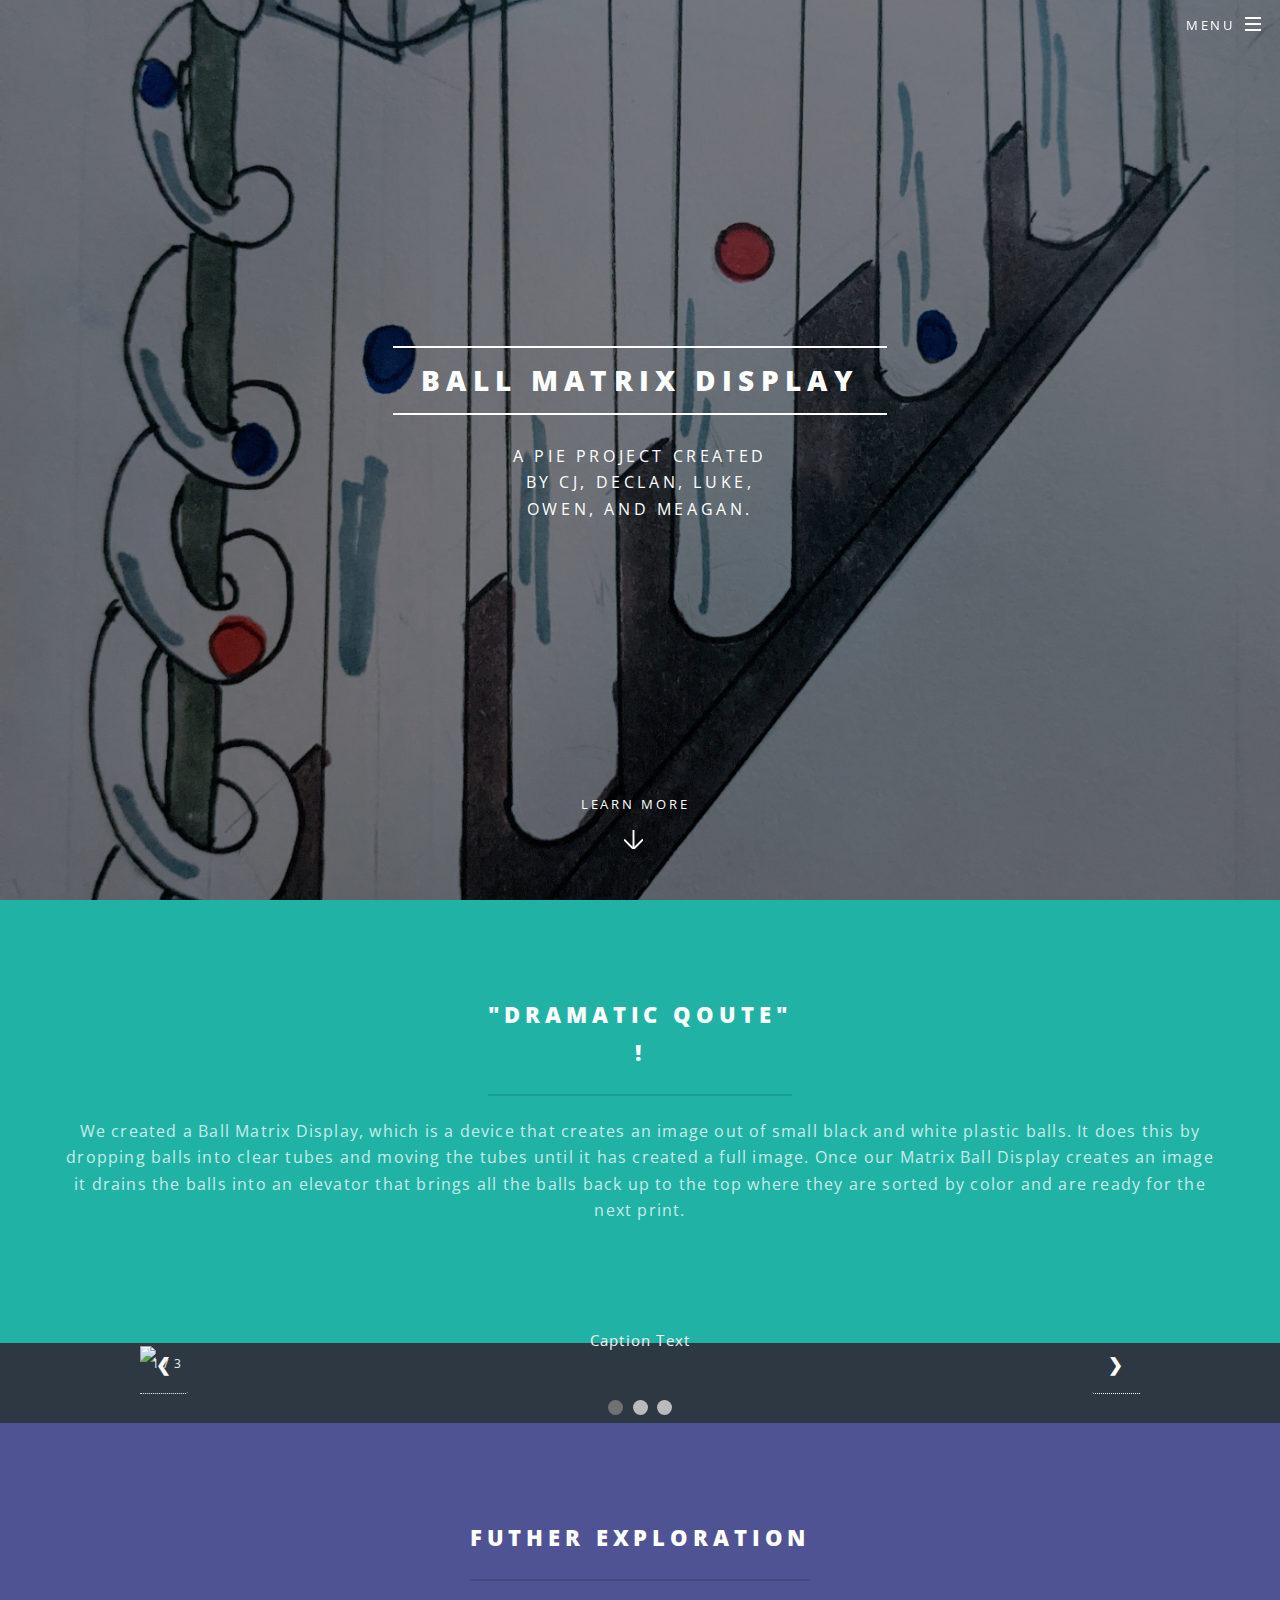
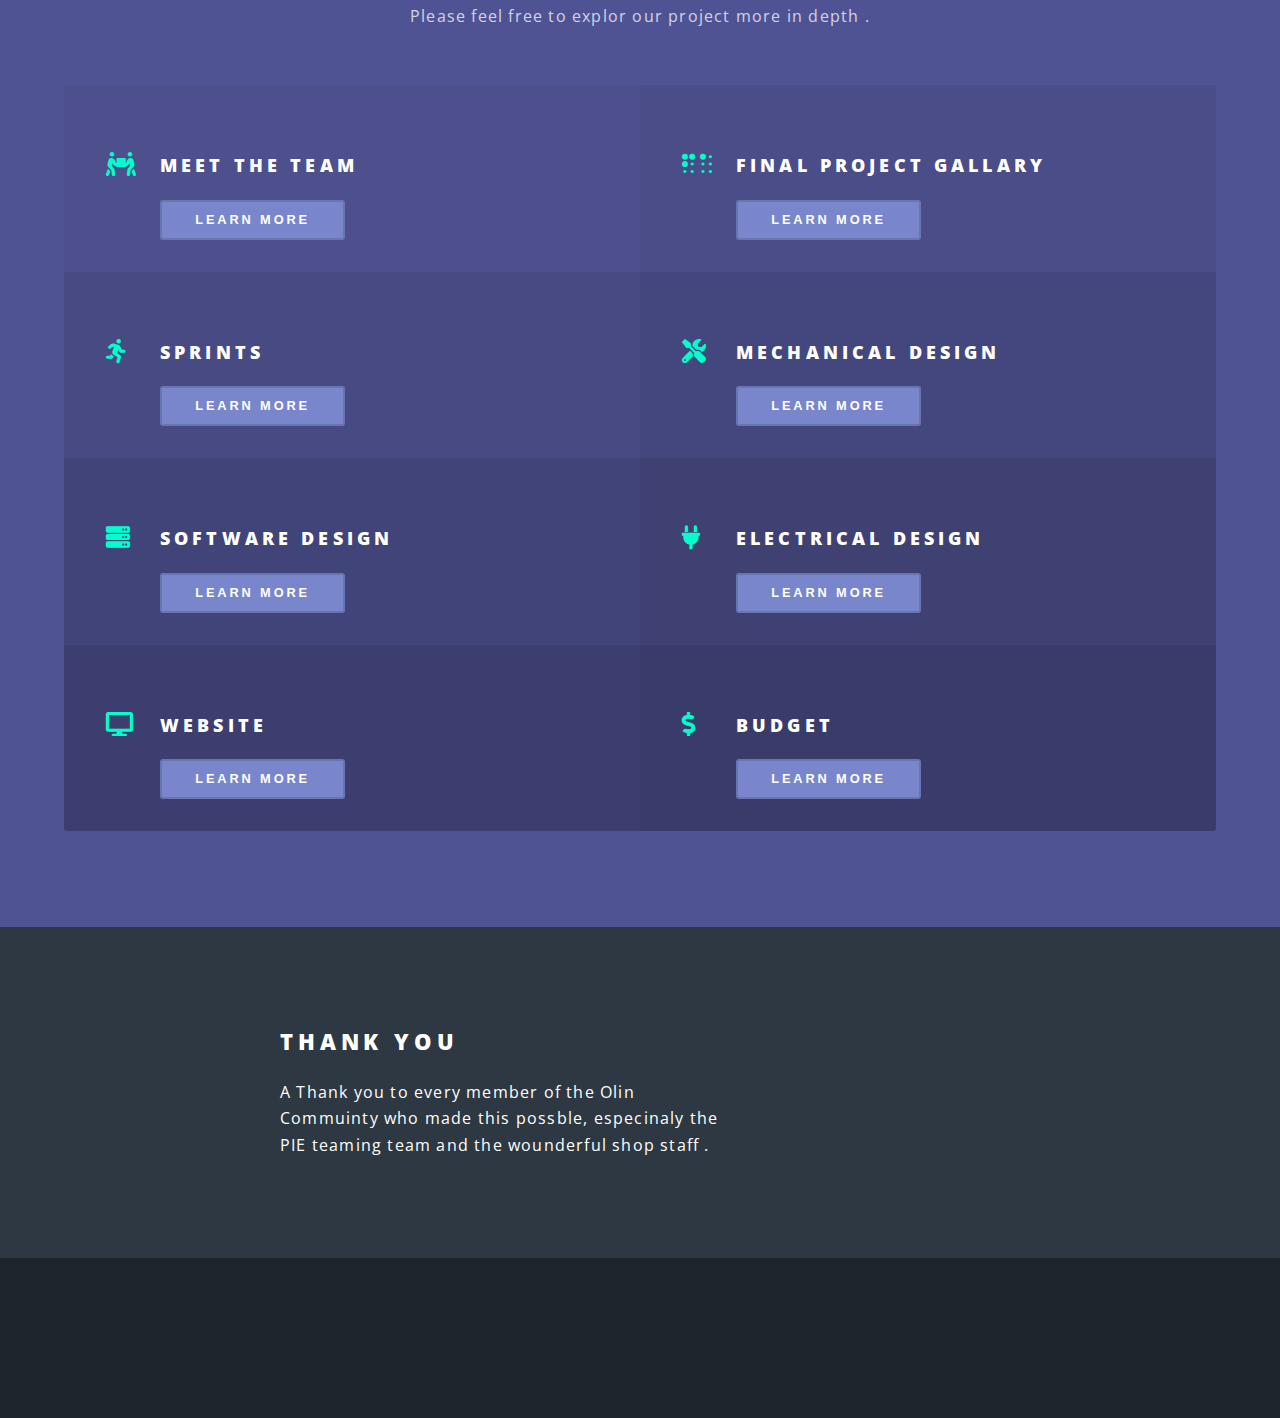
==== commit b588c1ff: "updates" ====
--- a/Finale Website/index.html
+++ b/Finale Website/index.html
@@ -27,10 +27,20 @@
 									<div id="menu">
 										<ul>
 											<li><a href="index.html">Home</a></li>
-											<li><a href="generic.html">Generic</a></li>
-											<li><a href="elements.html">Elements</a></li>
-											<li><a href="#">Sign Up</a></li>
-											<li><a href="#">Log In</a></li>
+											<!--li><a href="generic.html">Generic</a></li-->
+											<!--li><a href="elements.html">Elements</a></li-->
+											<li><a href="Team BIo.html">Team Bios</a></li>
+											<li><a href="sprints.html">Sprints</a></li>
+											<li><a href="Finale.html">Finale Desgin</a></li>
+											<li><a href="Softdes.html">Software Design</a></li>
+											<li><a href="Mechdes.html">Mechanical Design</a></li>
+											<li><a href="Elecdes.html">Electrical Design</a></li>
+											<li><a href="http://matrixdisplaypi.local:8000/">Interactive Website</a></li>
+											<li><a href="Budget.html">Budget</a></li>
+
+											<!--li><a href="#">Sign Up</a></li-->
+											<!--li><a href="#">Log In</a></li-->
+
 										</ul>
 									</div>
 								</li>
@@ -58,8 +68,7 @@
 							<header class="major">
 								<h2>"Dramatic Qoute"<br />
 								!</h2>
-								<p>This project works to Create a display out of plastic balls in clear tubes by dropping the balls from hoppers at the top. 
-									Recycling and re-sorting the ball to be able to continuously make new images. Which can be created via user input on a website.</p>
+								<p>We created a Ball Matrix Display, which is a device that creates an image out of small black and white plastic balls. It does this by dropping balls into clear tubes and moving the tubes until it has created a full image. Once our Matrix Ball Display creates an image it drains the balls into an elevator that brings all the balls back up to the top where they are sorted by color and are ready for the next print.</p>
 							</header>
 						<!--	<ul class="icons major">
 								<li><span class="icon fa-gem major style1"><span class="label">Lorem</span></span></li>
@@ -69,8 +78,44 @@
 						</div>
 					</section>
 
+
+		<section>
+					<!-- Slideshow container -->
+<div class="slideshow-container">
+
+	<!-- Full-width images with number and caption text -->
+	<div class="mySlides fade">
+	  <div class="numbertext">1 / 3</div>
+	  <img src="img1.jpg" style="width:100%">
+	  <div class="text">Caption Text</div>
+	</div>
+  
+	<div class="mySlides fade">
+	  <div class="numbertext">2 / 3</div>
+	  <img src="img2.jpg" style="width:100%">
+	  <div class="text">Caption Two</div>
+	</div>
+  
+	<div class="mySlides fade">
+	  <div class="numbertext">3 / 3</div>
+	  <img src="img3.jpg" style="width:100%">
+	  <div class="text">Caption Three</div>
+	</div>
+  
+	<!-- Next and previous buttons -->
+	<a class="prev" onclick="plusSlides(-1)">&#10094;</a>
+	<a class="next" onclick="plusSlides(1)">&#10095;</a>
+  </div>
+  <br>
+  
+  <!-- The dots/circles -->
+  <div style="text-align:center">
+	<span class="dot" onclick="currentSlide(1)"></span>
+	<span class="dot" onclick="currentSlide(2)"></span>
+	<span class="dot" onclick="currentSlide(3)"></span>
+  </div>
 				<!-- Two -->
-					<section id="two" class="wrapper alt style2">
+					<!--section id="two" class="wrapper alt style2">
 						<section class="spotlight">
 							<div class="image"><img src="images/sprintoneimg.jpg" alt=""  width = "100" height = "500"/></div><div class="content">
 								<h2>Sprint One Review</h2>
@@ -89,7 +134,7 @@
 								<p>Finaling work for the presentation.</p>
 							</div>
 						</section>
-					</section>
+					</section>-->
 
 				<!-- Three -->
 					<section id="three" class="wrapper style3 special">
@@ -101,36 +146,36 @@
 							<ul class="features">
 								 <li class="icon solid fa-people-carry"> 
 									<h3>Meet the Team</h3>
-									<a href="teambio.html"><button class=" bg-2">Learn More</button></a>
+									<a href="Team BIo.html"><button class=" bg-2">Learn More</button></a>
 									<!--p>Team bios and goals.</p>-->
 								</li>
 								<li class="icon solid fa-braille">
 									<h3>Final Project Gallary</h3>
-									<p>See images of our Finale Project in use.</p>
+									<a href="Finale.html"><button class=" bg-2">Learn More</button></a>
 								</li>
 								<li class="icon solid fa-running">
 									<h3>Sprints</h3>
-									<p>A deeper dive in to each of our sprints.</p>
+									<a href="sprints.html"><button class=" bg-2">Learn More</button></a>
 								</li>
 								<li class="icon solid fa-tools">
 									<h3>Mechanical Design</h3>
-									<p>Spot lighting our mechanical elements.</p>
+									<a href="Mechdes.html"><button class=" bg-2">Learn More</button></a>
 								</li>
 								<li class="icon solid fa-server"> 
 									<h3>Software Design</h3>
-									<p>Spot lighting our software elements.</p>
+									<a href="Softdes.html"><button class=" bg-2">Learn More</button></a>
 								</li>
 								<li class="icon solid fa-plug">
 									<h3>Electrical Design</h3>
-									<p>Spot lighting our electrical elements.</p>
+									<a href="Elecdes.html"><button class=" bg-2">Learn More</button></a>
 								</li>
 								<li class="icon solid fa-desktop">
 									<h3>website</h3>
-									<p>Vist our interactive website</p>
+									<a href="http://matrixdisplaypi.local:8000/"><button class=" bg-2">Learn More</button></a>
 								</li>
 								<li class="icon solid fa-dollar-sign">
 									<h3>Budget</h3>
-									<p>Link to our budget sheet</p>
+									<a href="Budget.html"><button class=" bg-2">Learn More</button></a>
 								</li>
 							</ul>
 						</div>
--- a/Finale Website/assets/css/main.css
+++ b/Finale Website/assets/css/main.css
@@ -28,7 +28,100 @@
 article, aside, details, figcaption, figure,
 footer, header, hgroup, menu, nav, section {
 	display: block;}
-
+	* {box-sizing:border-box}
+
+	/* Slideshow container */
+	.slideshow-container {
+	  max-width: 1000px;
+	  position: relative;
+	  margin: auto;
+	}
+	
+	/* Hide the images by default */
+	.mySlides {
+	  display: none;
+	}
+	
+	/* Next & previous buttons */
+	.prev, .next {
+	  cursor: pointer;
+	  position: absolute;
+	  top: 50%;
+	  width: auto;
+	  margin-top: -22px;
+	  padding: 16px;
+	  color: white;
+	  font-weight: bold;
+	  font-size: 18px;
+	  transition: 0.6s ease;
+	  border-radius: 0 3px 3px 0;
+	  user-select: none;
+	}
+	
+	/* Position the "next button" to the right */
+	.next {
+	  right: 0;
+	  border-radius: 3px 0 0 3px;
+	}
+	
+	/* On hover, add a black background color with a little bit see-through */
+	.prev:hover, .next:hover {
+	  background-color: rgba(0,0,0,0.8);
+	}
+	
+	/* Caption text */
+	.text {
+	  color: #f2f2f2;
+	  font-size: 15px;
+	  padding: 8px 12px;
+	  position: absolute;
+	  bottom: 8px;
+	  width: 100%;
+	  text-align: center;
+	}
+	
+	/* Number text (1/3 etc) */
+	.numbertext {
+	  color: #f2f2f2;
+	  font-size: 12px;
+	  padding: 8px 12px;
+	  position: absolute;
+	  top: 0;
+	}
+	
+	/* The dots/bullets/indicators */
+	.dot {
+	  cursor: pointer;
+	  height: 15px;
+	  width: 15px;
+	  margin: 0 2px;
+	  background-color: #bbb;
+	  border-radius: 50%;
+	  display: inline-block;
+	  transition: background-color 0.6s ease;
+	}
+	
+	.active, .dot:hover {
+	  background-color: #717171;
+	}
+	
+	/* Fading animation */
+	.fade {
+	  -webkit-animation-name: fade;
+	  -webkit-animation-duration: 1.5s;
+	  animation-name: fade;
+	  animation-duration: 1.5s;
+	}
+	
+	@-webkit-keyframes fade {
+	  from {opacity: .4}
+	  to {opacity: 1}
+	}
+	
+	@keyframes fade {
+	  from {opacity: .4}
+	  to {opacity: 1}
+	}
 .button--winona {
 		overflow: hidden;
 		padding: 0;
@@ -3470,7 +3563,7 @@
 			position: absolute;
 			right: 0;
 			top: 0;
-			vertical-align: middle;
+			
 			width: 7em;
 		}
 
